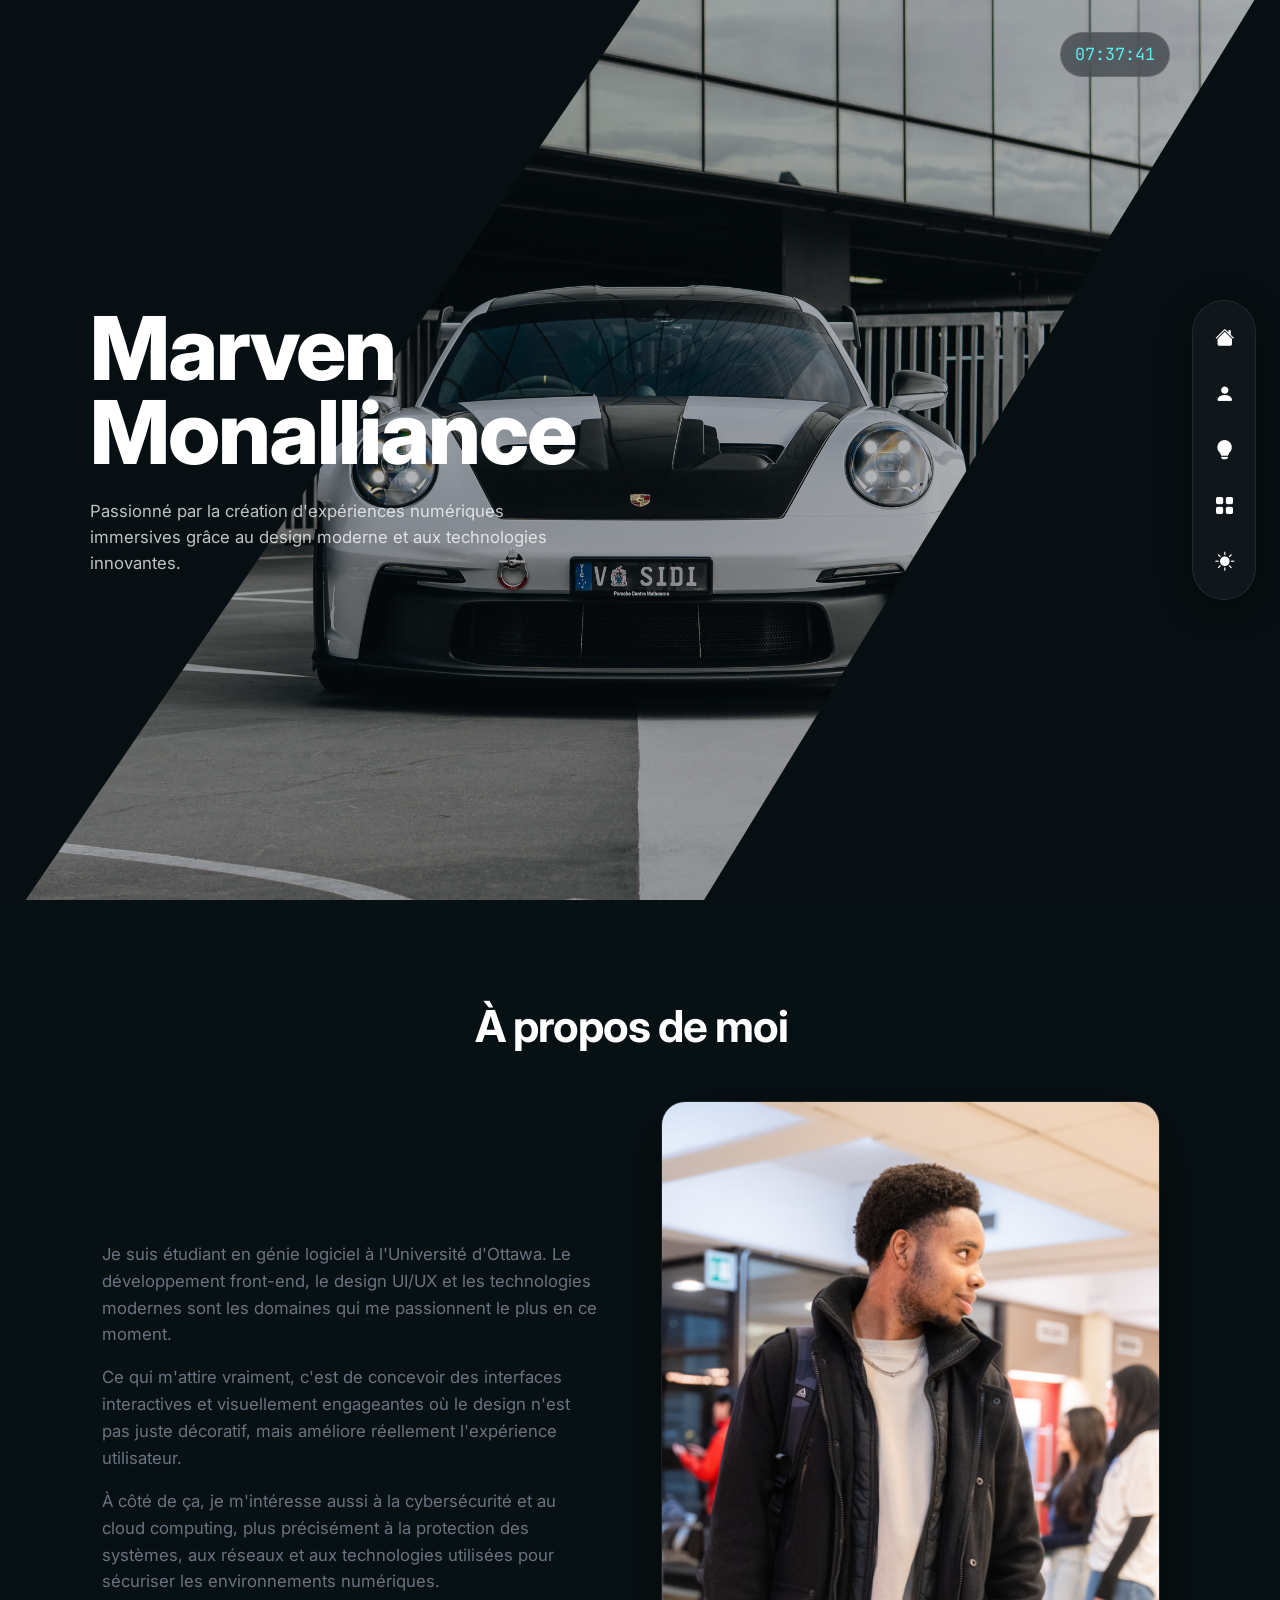
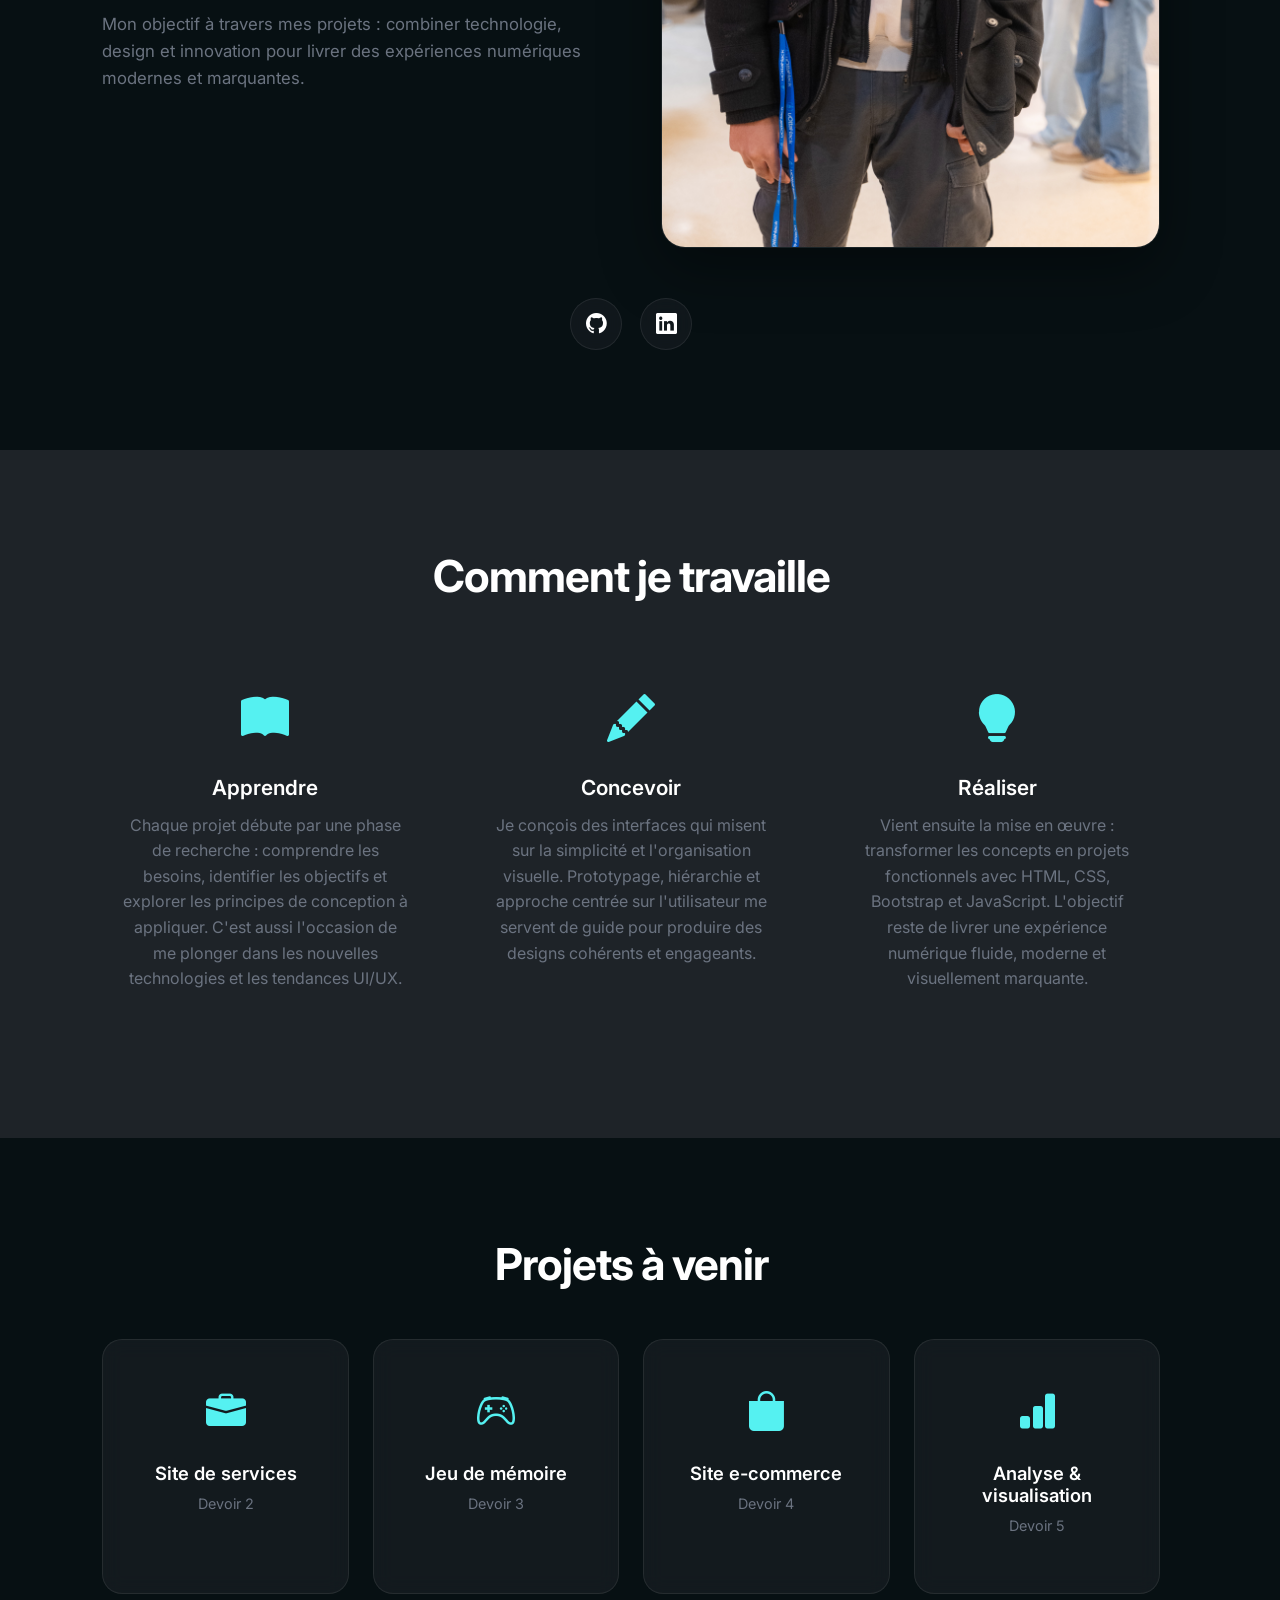
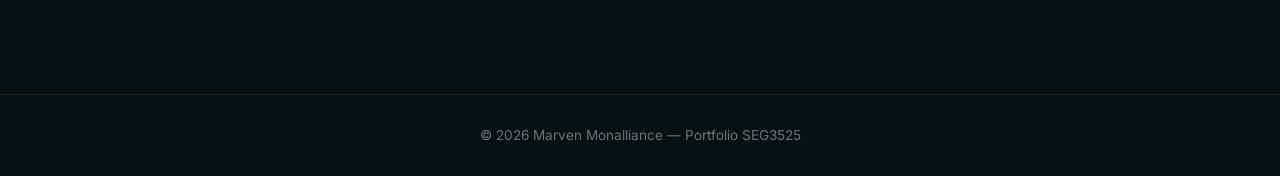
==== index.html @ b865d27f "portfolio page principale" ====
<!DOCTYPE html>
<html lang="fr" data-theme="dark">
<head>
  <meta charset="UTF-8">
  <meta name="viewport" content="width=device-width, initial-scale=1">
  <title>Marven Monalliance | Portfolio</title>

  <!-- Polices Google (Inter pour le texte, JetBrains Mono pour l'horloge) -->
  <link rel="preconnect" href="https://fonts.googleapis.com">
  <link rel="preconnect" href="https://fonts.gstatic.com" crossorigin>
  <link href="https://fonts.googleapis.com/css2?family=Inter:wght@400;500;600;700;800&family=JetBrains+Mono&display=swap" rel="stylesheet">

  <!-- Bootstrap 5 + Bootstrap Icons via CDN -->
  <link href="https://cdn.jsdelivr.net/npm/bootstrap@5.3.3/dist/css/bootstrap.min.css" rel="stylesheet">
  <link href="https://cdn.jsdelivr.net/npm/bootstrap-icons@1.11.3/font/bootstrap-icons.css" rel="stylesheet">

  <!-- Feuille de style personnalisée -->
  <link href="css/style.css" rel="stylesheet">
</head>
<body>

  <!-- Navbar verticale flottante -->
  <nav class="nav-vertical" aria-label="Navigation principale">
    <a href="#accueil" title="Accueil"><i class="bi bi-house-fill"></i></a>
    <a href="#apropos" title="À propos de moi"><i class="bi bi-person-fill"></i></a>
    <a href="#travail" title="Comment je travaille"><i class="bi bi-lightbulb-fill"></i></a>
    <a href="#projets" title="Projets à venir"><i class="bi bi-grid-fill"></i></a>
    <button id="theme-toggle" title="Changer de thème" aria-label="Changer de thème">
      <i class="bi bi-sun-fill"></i>
    </button>
  </nav>

<!-- Section 1: Accueil / Hero avec panneaux diagonaux -->
<section id="accueil" class="hero">
  <!-- Carrousel d'images en arrière-plan -->
  <div class="hero-bg" id="hero-bg"></div>

  <!-- Panneau diagonal foncé en haut-gauche -->
  <div class="hero-panel hero-panel-tl"></div>

  <!-- Panneau diagonal foncé en bas-droite -->
  <div class="hero-panel hero-panel-br"></div>

  <!-- Léger voile sombre par-dessus la bande d'image visible -->
  <div class="hero-tint"></div>

  <!-- Horloge en direct -->
  <span class="live-time" id="live-time">00:00:00</span>

  <div class="hero-content">
    <h1>Marven<br>Monalliance</h1>
    <p class="hero-tagline">
      Passionné par la création d'expériences numériques immersives
      grâce au design moderne et aux technologies innovantes.
    </p>
  </div>
</section>

<!-- Section 2: À propos de moi -->
<section id="apropos" class="section">
  <h2 class="section-title">À propos de moi</h2>
  <div class="about-grid">
    <div class="about-text">
      <p>
        Je suis étudiant en génie logiciel à l'Université d'Ottawa.
        Le développement front-end, le design UI/UX et les technologies
        modernes sont les domaines qui me passionnent le plus en ce moment.
      </p>
      <p>
        Ce qui m'attire vraiment, c'est de concevoir des interfaces
        interactives et visuellement engageantes où le design n'est pas
        juste décoratif, mais améliore réellement l'expérience utilisateur.
      </p>
      <p>
        À côté de ça, je m'intéresse aussi à la cybersécurité et au cloud
        computing, plus précisément à la protection des systèmes, aux réseaux
        et aux technologies utilisées pour sécuriser les environnements numériques.
      </p>
      <p>
        Mon objectif à travers mes projets : combiner technologie, design
        et innovation pour livrer des expériences numériques modernes et marquantes.
      </p>
    </div>
    <div class="about-img-wrap">
      <img src="assets/images/uOttahack 7-51.jpg" alt="Marven à uOttaHack 7" class="about-img">
    </div>
  </div>
  <div class="social-links">
    <a href="https://github.com/Marven-Mon" title="GitHub" target="_blank" rel="noopener"><i class="bi bi-github"></i></a>
    <a href="https://www.linkedin.com/in/marven-monalliance/" title="LinkedIn" target="_blank" rel="noopener"><i class="bi bi-linkedin"></i></a>
  </div>
</section>

<!-- Section 3: Comment je travaille -->
<section id="travail" class="section section-alt">
  <h2 class="section-title">Comment je travaille</h2>
  <div class="workflow-grid">
    <div class="workflow-item">
      <i class="bi bi-book-fill"></i>
      <h3>Apprendre</h3>
      <p>
        Chaque projet débute par une phase de recherche : comprendre
        les besoins, identifier les objectifs et explorer les principes
        de conception à appliquer. C'est aussi l'occasion de me plonger
        dans les nouvelles technologies et les tendances UI/UX.
      </p>
    </div>
    <div class="workflow-item">
      <i class="bi bi-pencil-fill"></i>
      <h3>Concevoir</h3>
      <p>
        Je conçois des interfaces qui misent sur la simplicité
        et l'organisation visuelle. Prototypage, hiérarchie et
        approche centrée sur l'utilisateur me servent de guide
        pour produire des designs cohérents et engageants.
      </p>
    </div>
    <div class="workflow-item">
      <i class="bi bi-lightbulb-fill"></i>
      <h3>Réaliser</h3>
      <p>
        Vient ensuite la mise en œuvre : transformer les concepts
        en projets fonctionnels avec HTML, CSS, Bootstrap et JavaScript.
        L'objectif reste de livrer une expérience numérique fluide,
        moderne et visuellement marquante.
      </p>
    </div>
  </div>
</section>

  <!-- Section 4: Projets à venir -->
  <section id="projets" class="section">
    <h2 class="section-title">Projets à venir</h2>
    <div class="projects-grid">
      <a href="pages/services.html" class="project-card">
        <i class="bi bi-briefcase-fill"></i>
        <h3>Site de services</h3>
        <p>Devoir 2</p>
      </a>
      <a href="pages/jeu de memoire.html" class="project-card">
        <i class="bi bi-controller"></i>
        <h3>Jeu de mémoire</h3>
        <p>Devoir 3</p>
      </a>
      <a href="pages/e-commerce.html" class="project-card">
        <i class="bi bi-bag-fill"></i>
        <h3>Site e-commerce</h3>
        <p>Devoir 4</p>
      </a>
      <a href="pages/analyse et visualisation.html" class="project-card">
        <i class="bi bi-bar-chart-fill"></i>
        <h3>Analyse & visualisation</h3>
        <p>Devoir 5</p>
      </a>
    </div>
  </section>

  <footer class="footer">
    &copy; 2026 Marven Monalliance — Portfolio SEG3525
  </footer>

  <script src="js/script.js"></script>
</body>
</html>
---- css/style.css ----
/* Variables de couleurs — Mode sombre par défaut */
:root {
  --bg: #071013;
  --surface: #1E2328;
  --accent: #55F1F1;
  --text: #FFFFFF;
  --text-secondary: #6B7380;
  --glass-bg: rgba(30, 35, 40, 0.45);
  --glass-border: rgba(255, 255, 255, 0.08);
  --card-bg: rgba(30, 35, 40, 0.55);
  --overlay: linear-gradient(120deg, rgba(7,16,19,0.78) 0%, rgba(7,16,19,0.45) 60%, rgba(7,16,19,0.2) 100%);
}

/* Variables pour le mode clair */
[data-theme="light"] {
  --bg: #F5F7FA;
  --surface: #FFFFFF;
  --accent: #55F1F1;
  --text: #071013;
  --text-secondary: #6B7380;
  --glass-bg: rgba(255, 255, 255, 0.55);
  --glass-border: rgba(0, 0, 0, 0.08);
  --card-bg: rgba(255, 255, 255, 0.7);
  --overlay: linear-gradient(120deg, rgba(245,247,250,0.6) 0%, rgba(245,247,250,0.25) 60%, rgba(245,247,250,0.05) 100%);
}

/* Base */
* { box-sizing: border-box; margin: 0; padding: 0; }
html { scroll-behavior: smooth; }
body {
  font-family: 'Inter', Arial, sans-serif;
  background: var(--bg);
  color: var(--text);
  line-height: 1.6;
  transition: background 0.3s ease, color 0.3s ease;
  overflow-x: hidden;
}

/* Navbar verticale flottante */
.nav-vertical {
  position: fixed;
  right: 24px;
  top: 50%;
  transform: translateY(-50%);
  background: var(--glass-bg);
  backdrop-filter: blur(18px);
  -webkit-backdrop-filter: blur(18px);
  border: 1px solid var(--glass-border);
  border-radius: 40px;
  padding: 16px 10px;
  display: flex;
  flex-direction: column;
  gap: 14px;
  z-index: 1000;
  box-shadow: 0 8px 32px rgba(0, 0, 0, 0.35);
}

.nav-vertical a,
.nav-vertical button {
  width: 42px;
  height: 42px;
  display: flex;
  align-items: center;
  justify-content: center;
  border-radius: 50%;
  background: transparent;
  border: none;
  color: var(--text);
  font-size: 1.2rem;
  text-decoration: none;
  cursor: pointer;
  transition: color 0.2s ease, background 0.2s ease, transform 0.2s ease;
}

.nav-vertical a:hover,
.nav-vertical button:hover {
  color: var(--accent);
  background: rgba(85, 241, 241, 0.12);
  transform: scale(1.1);
}

/* Section Hero — Découpage diagonal */
.hero {
  position: relative;
  height: 100vh;
  min-height: 640px;
  overflow: hidden;
  background: #071013;
  padding: 0;
}

/* Carrousel d'images de fond */
.hero-bg {
  position: absolute;
  inset: 0;
  z-index: 0;
}
.hero-bg .slide {
  position: absolute;
  inset: 0;
  background-size: cover;
  background-position: center;
  opacity: 0;
  transition: opacity 1.5s ease-in-out;
}
.hero-bg .slide.active { opacity: 1; }

/* Panneaux diagonaux sombres qui «encadrent» l'image */
.hero-panel {
  position: absolute;
  inset: 0;
  background: #071013;
  z-index: 1;
}

/* Coin haut-gauche: grande zone sombre pour le titre */
.hero-panel-tl {
  clip-path: polygon(0 0, 50% 0, 2% 100%, 0 100%);
}

/* Coin bas-droite: zone sombre plus petite, diagonale parallèle */
.hero-panel-br {
  clip-path: polygon(98% 0, 100% 0, 100% 100%, 55% 100%);
}

/* Voile sombre subtil sur la bande d'image pour ajouter de la cohérence */
.hero-tint {
  position: absolute;
  inset: 0;
  background: rgba(7, 16, 19, 0.3);
  z-index: 2;
  pointer-events: none;
}

/* Bloc texte sur le panneau gauche */
.hero-content {
  position: absolute;
  z-index: 3;
  top: 50%;
  left: 7%;
  transform: translateY(-50%);
  max-width: 38%;
}

.hero h1 {
  font-size: clamp(2.5rem, 7vw, 5.5rem);
  font-weight: 800;
  letter-spacing: -2px;
  line-height: 0.95;
  margin-bottom: 1.5rem;
  color: #FFFFFF;
}

.hero-tagline {
  color: rgba(255, 255, 255, 0.75);
  font-size: 1.05rem;
  max-width: 480px;
  line-height: 1.55;
}

/* Horloge en direct*/
.live-time {
  position: absolute;
  z-index: 3;
  top: 32px;
  right: 110px;
  font-family: 'JetBrains Mono', monospace;
  font-size: 1.05rem;
  color: #55F1F1;
  padding: 8px 14px;
  background: rgba(30, 35, 40, 0.55);
  border: 1px solid rgba(255, 255, 255, 0.1);
  border-radius: 999px;
  backdrop-filter: blur(10px);
  -webkit-backdrop-filter: blur(10px);
}

/* Responsive sur tablette/mobile, on bascule les panneaux à l'horizontale */
@media (max-width: 900px) {
  .hero-panel-tl {
    clip-path: polygon(0 0, 100% 0, 100% 55%, 0 70%);
  }
  .hero-panel-br {
    clip-path: polygon(0 92%, 100% 88%, 100% 100%, 0 100%);
  }
  .hero-content {
    top: 8%;
    left: 7%;
    transform: none;
    max-width: 86%;
  }
  .live-time { right: 80px; top: 22px; }
}

/* Sections génériques */
.section {
  padding: 100px 120px 100px 8%;
  position: relative;
}

.section-alt {
  background: var(--surface);
}
[data-theme="light"] .section-alt {
  background: #EBEEF2;
}

.section-title {
  font-size: clamp(2rem, 4vw, 2.75rem);
  font-weight: 700;
  margin-bottom: 3rem;
  text-align: center;
  letter-spacing: -1px;
}

/* À propos de moi */
.about-grid {
  display: grid;
  grid-template-columns: 1fr 1fr;
  gap: 60px;
  align-items: center;
  max-width: 1100px;
  margin: 0 auto;
}

.about-text p {
  color: var(--text-secondary);
  font-size: 1.05rem;
  margin-bottom: 1rem;
}

.about-img {
  width: 100%;
  border-radius: 24px;
  border: 1px solid var(--glass-border);
  box-shadow: 0 20px 60px rgba(0, 0, 0, 0.4);
  display: block;
}

.social-links {
  margin-top: 50px;
  display: flex;
  gap: 18px;
  justify-content: center;
}

.social-links a {
  width: 52px;
  height: 52px;
  border-radius: 50%;
  display: flex;
  align-items: center;
  justify-content: center;
  background: var(--glass-bg);
  border: 1px solid var(--glass-border);
  backdrop-filter: blur(10px);
  color: var(--text);
  font-size: 1.3rem;
  text-decoration: none;
  transition: all 0.25s ease;
}

.social-links a:hover {
  color: var(--bg);
  background: var(--accent);
  transform: translateY(-4px);
  box-shadow: 0 10px 24px rgba(85, 241, 241, 0.3);
}

/* Comment je travaille */
.workflow-grid {
  display: grid;
  grid-template-columns: repeat(3, 1fr);
  gap: 40px;
  max-width: 1100px;
  margin: 0 auto;
}

.workflow-item {
  text-align: center;
  padding: 30px 20px;
}

.workflow-item i {
  font-size: 3rem;
  color: var(--accent);
  margin-bottom: 18px;
  display: inline-block;
}

.workflow-item h3 {
  font-weight: 600;
  margin-bottom: 12px;
  font-size: 1.3rem;
}

.workflow-item p {
  color: var(--text-secondary);
}

/* Projets à venir avec effets de survol */
.projects-grid {
  display: grid;
  grid-template-columns: repeat(4, 1fr);
  gap: 24px;
  max-width: 1200px;
  margin: 0 auto;
}

.project-card {
  background: var(--card-bg);
  border: 1px solid var(--glass-border);
  border-radius: 20px;
  padding: 40px 24px;
  text-align: center;
  text-decoration: none;
  color: var(--text);
  backdrop-filter: blur(10px);
  display: block;
  position: relative;
  overflow: hidden;
  transition: transform 0.35s ease, box-shadow 0.35s ease, border-color 0.35s ease;
}

.project-card::before {
  content: "";
  position: absolute;
  inset: 0;
  background: radial-gradient(circle at center, rgba(85, 241, 241, 0.15), transparent 70%);
  opacity: 0;
  transition: opacity 0.35s ease;
}

.project-card i {
  font-size: 2.5rem;
  color: var(--accent);
  margin-bottom: 18px;
  display: inline-block;
  transition: transform 0.35s ease;
  position: relative;
  z-index: 1;
}

.project-card h3 {
  font-weight: 600;
  font-size: 1.15rem;
  margin-bottom: 8px;
  position: relative;
  z-index: 1;
}

.project-card p {
  color: var(--text-secondary);
  font-size: 0.9rem;
  position: relative;
  z-index: 1;
}

/* effet carte qui se soulève + lueur + icône qui grossit */
.project-card:hover {
  transform: translateY(-10px);
  border-color: var(--accent);
  box-shadow: 0 20px 40px rgba(85, 241, 241, 0.18);
}

.project-card:hover::before { opacity: 1; }
.project-card:hover i { transform: scale(1.15); }

/* Footer */
.footer {
  text-align: center;
  padding: 30px 8%;
  color: var(--text-secondary);
  font-size: 0.85rem;
  border-top: 1px solid var(--glass-border);
}

/* Responsive (tablettes et mobiles) */
@media (max-width: 992px) {
  .projects-grid { grid-template-columns: repeat(2, 1fr); }
  .workflow-grid { grid-template-columns: 1fr; }
  .about-grid { grid-template-columns: 1fr; gap: 40px; }
}

@media (max-width: 600px) {
  .hero { padding: 0 80px 0 6%; }
  .section { padding: 80px 80px 80px 6%; }
  .projects-grid { grid-template-columns: 1fr; }
  .nav-vertical {
    right: 12px;
    padding: 12px 8px;
    gap: 10px;
  }
  .nav-vertical a, .nav-vertical button { width: 38px; height: 38px; font-size: 1.05rem; }
  .live-time { right: 70px; font-size: 0.85rem; padding: 6px 10px; }
}
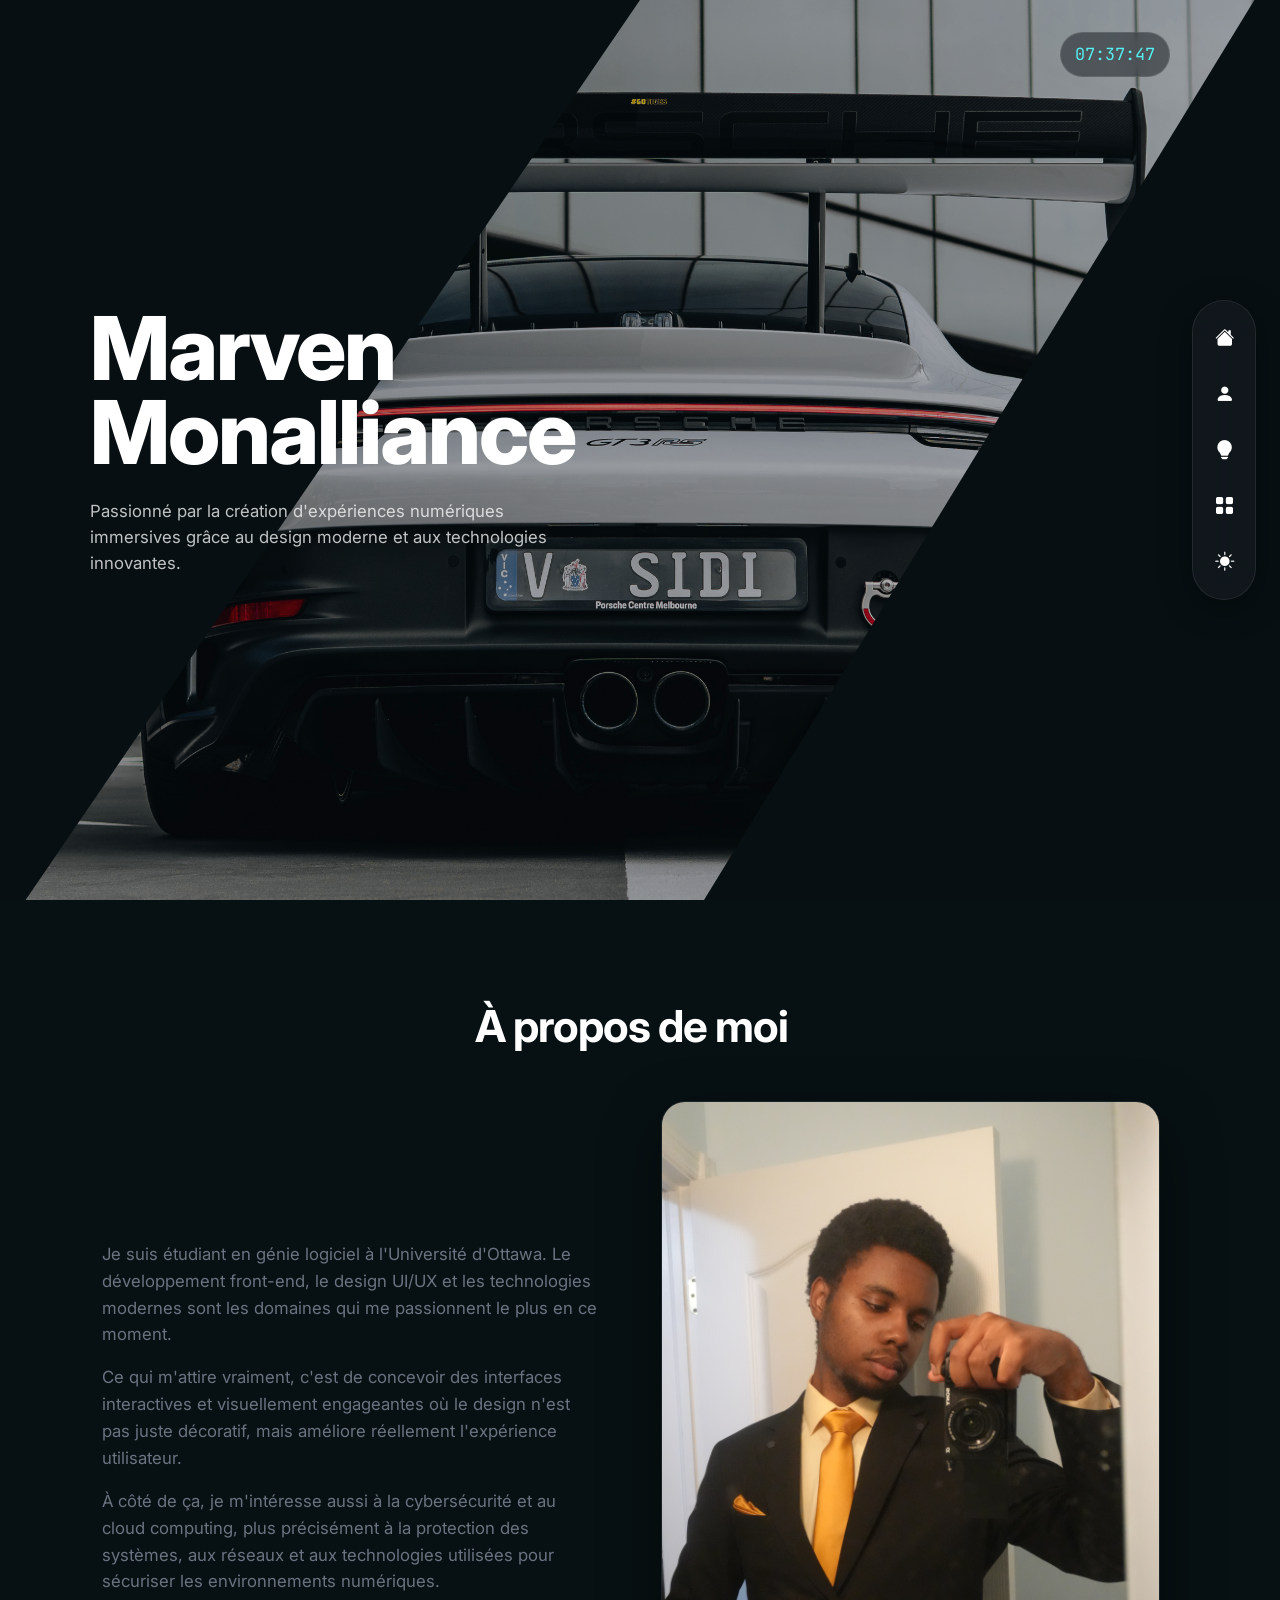
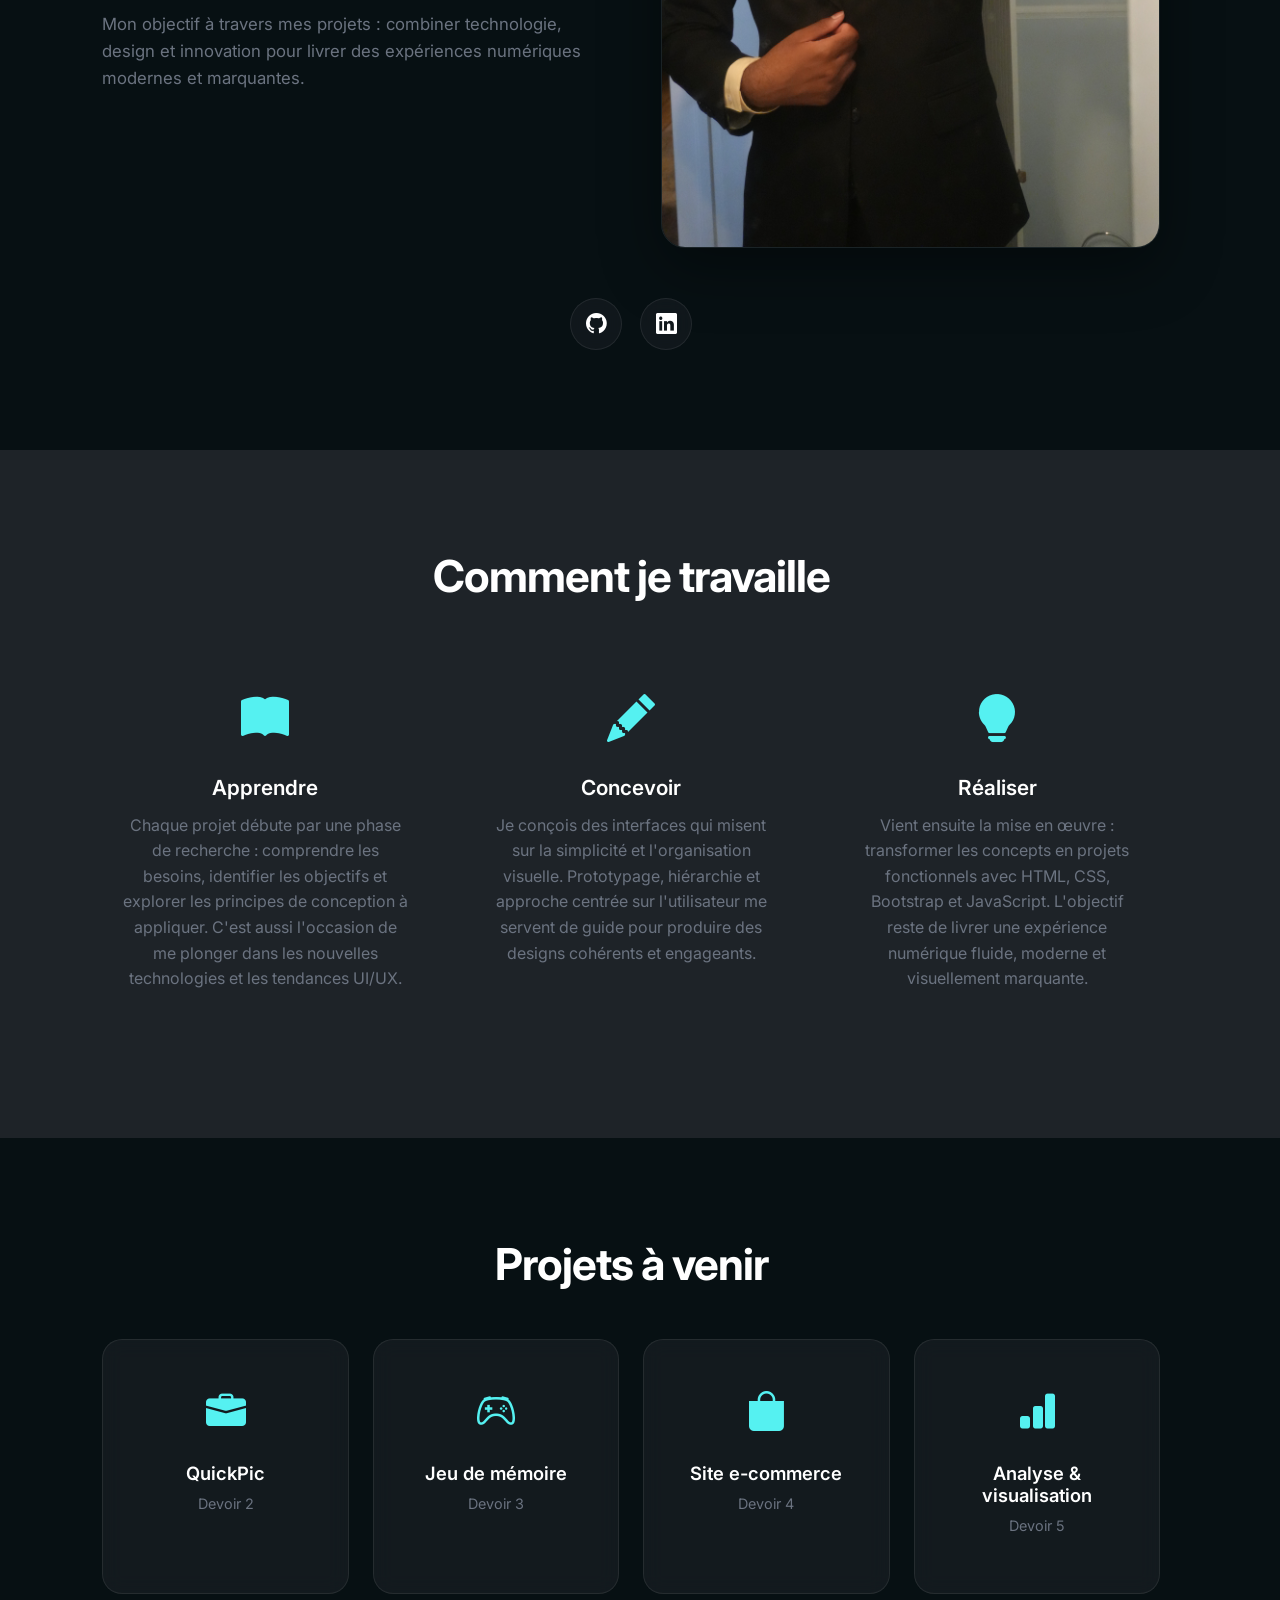
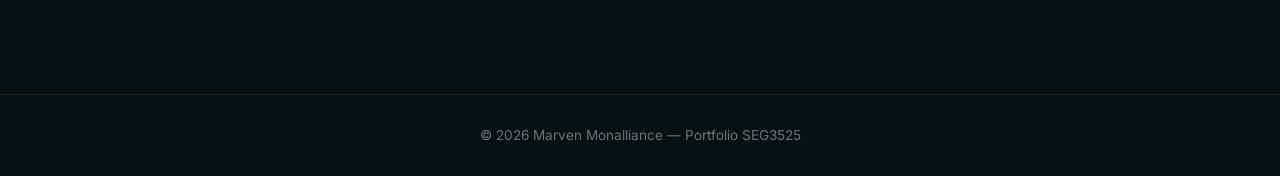
==== commit 4febf91d: "Correction des liens de redirection" ====
--- a/index.html
+++ b/index.html
@@ -132,9 +132,9 @@
   <section id="projets" class="section">
     <h2 class="section-title">Projets à venir</h2>
     <div class="projects-grid">
-      <a href="pages/services.html" class="project-card">
+      <a href="pages/services/quickpic.html" class="project-card">
         <i class="bi bi-briefcase-fill"></i>
-        <h3>Site de services</h3>
+        <h3>QuickPic</h3>
         <p>Devoir 2</p>
       </a>
       <a href="pages/jeu de memoire.html" class="project-card">
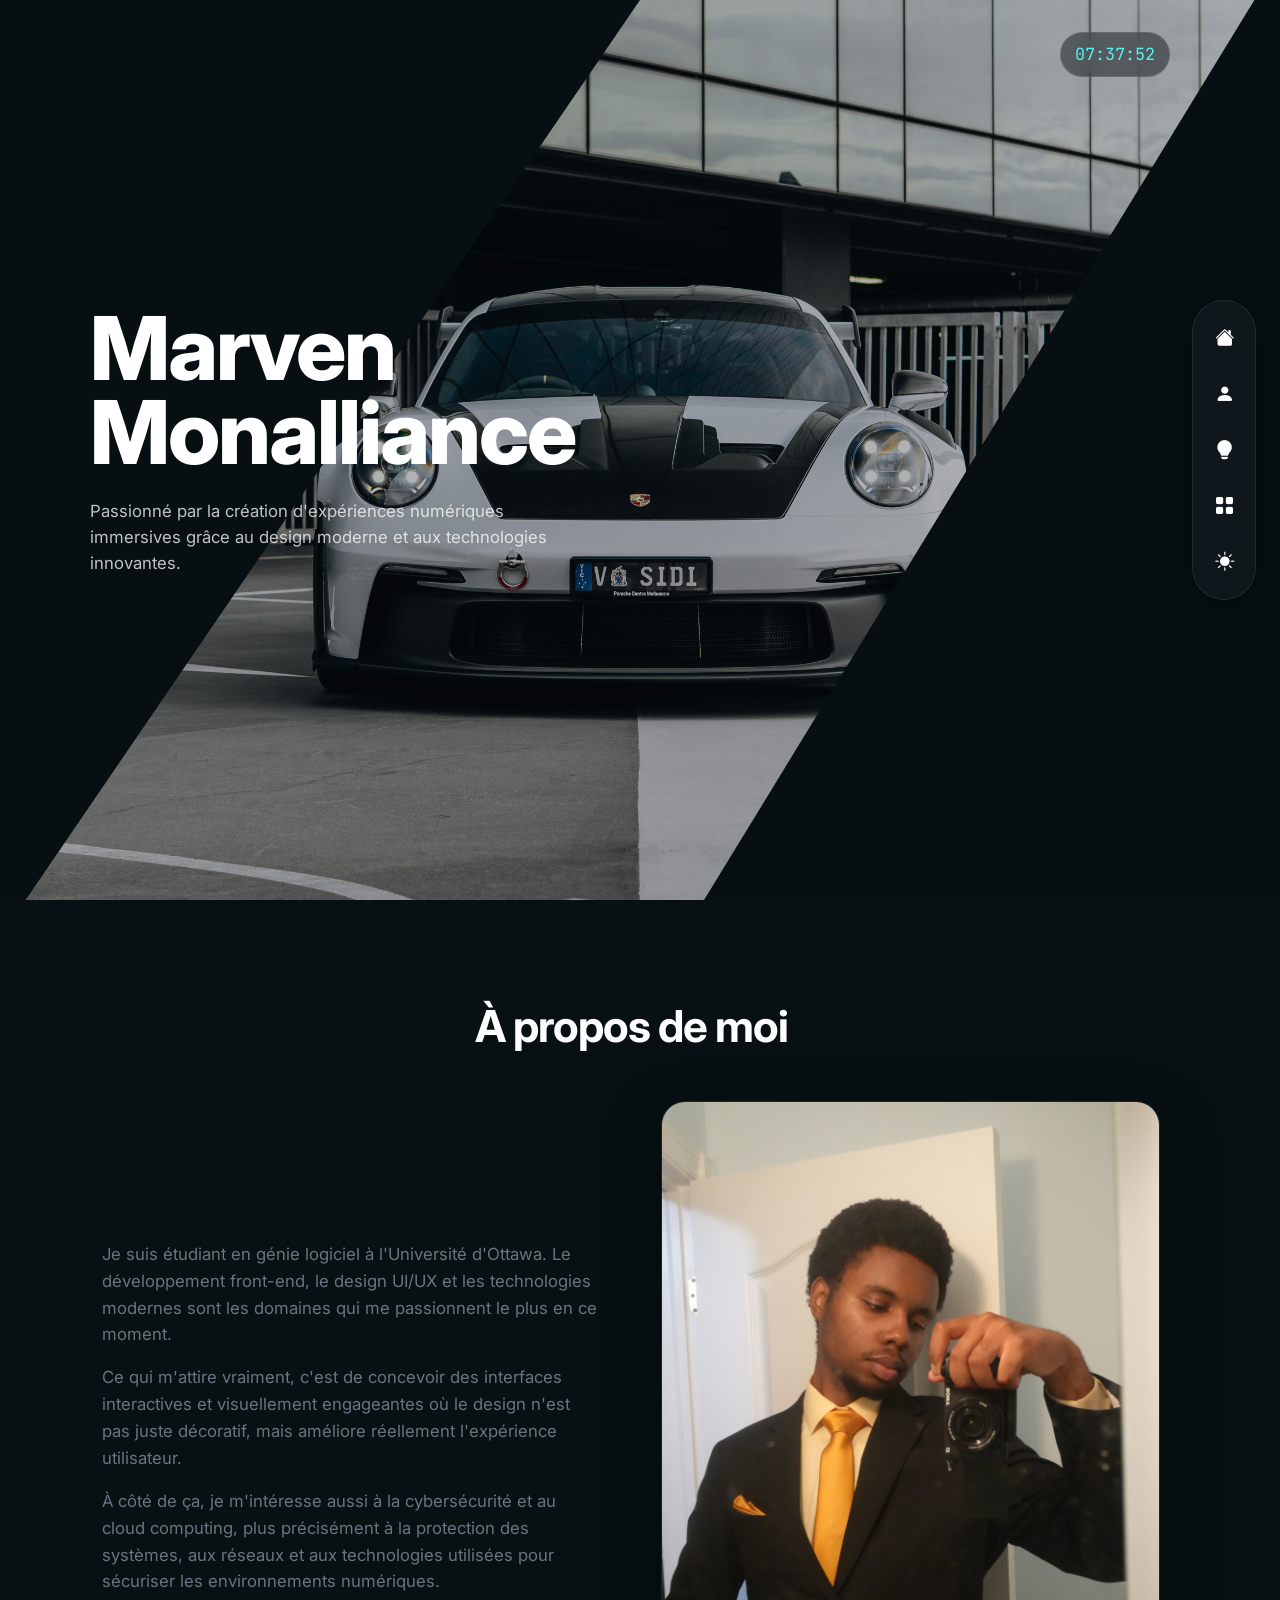
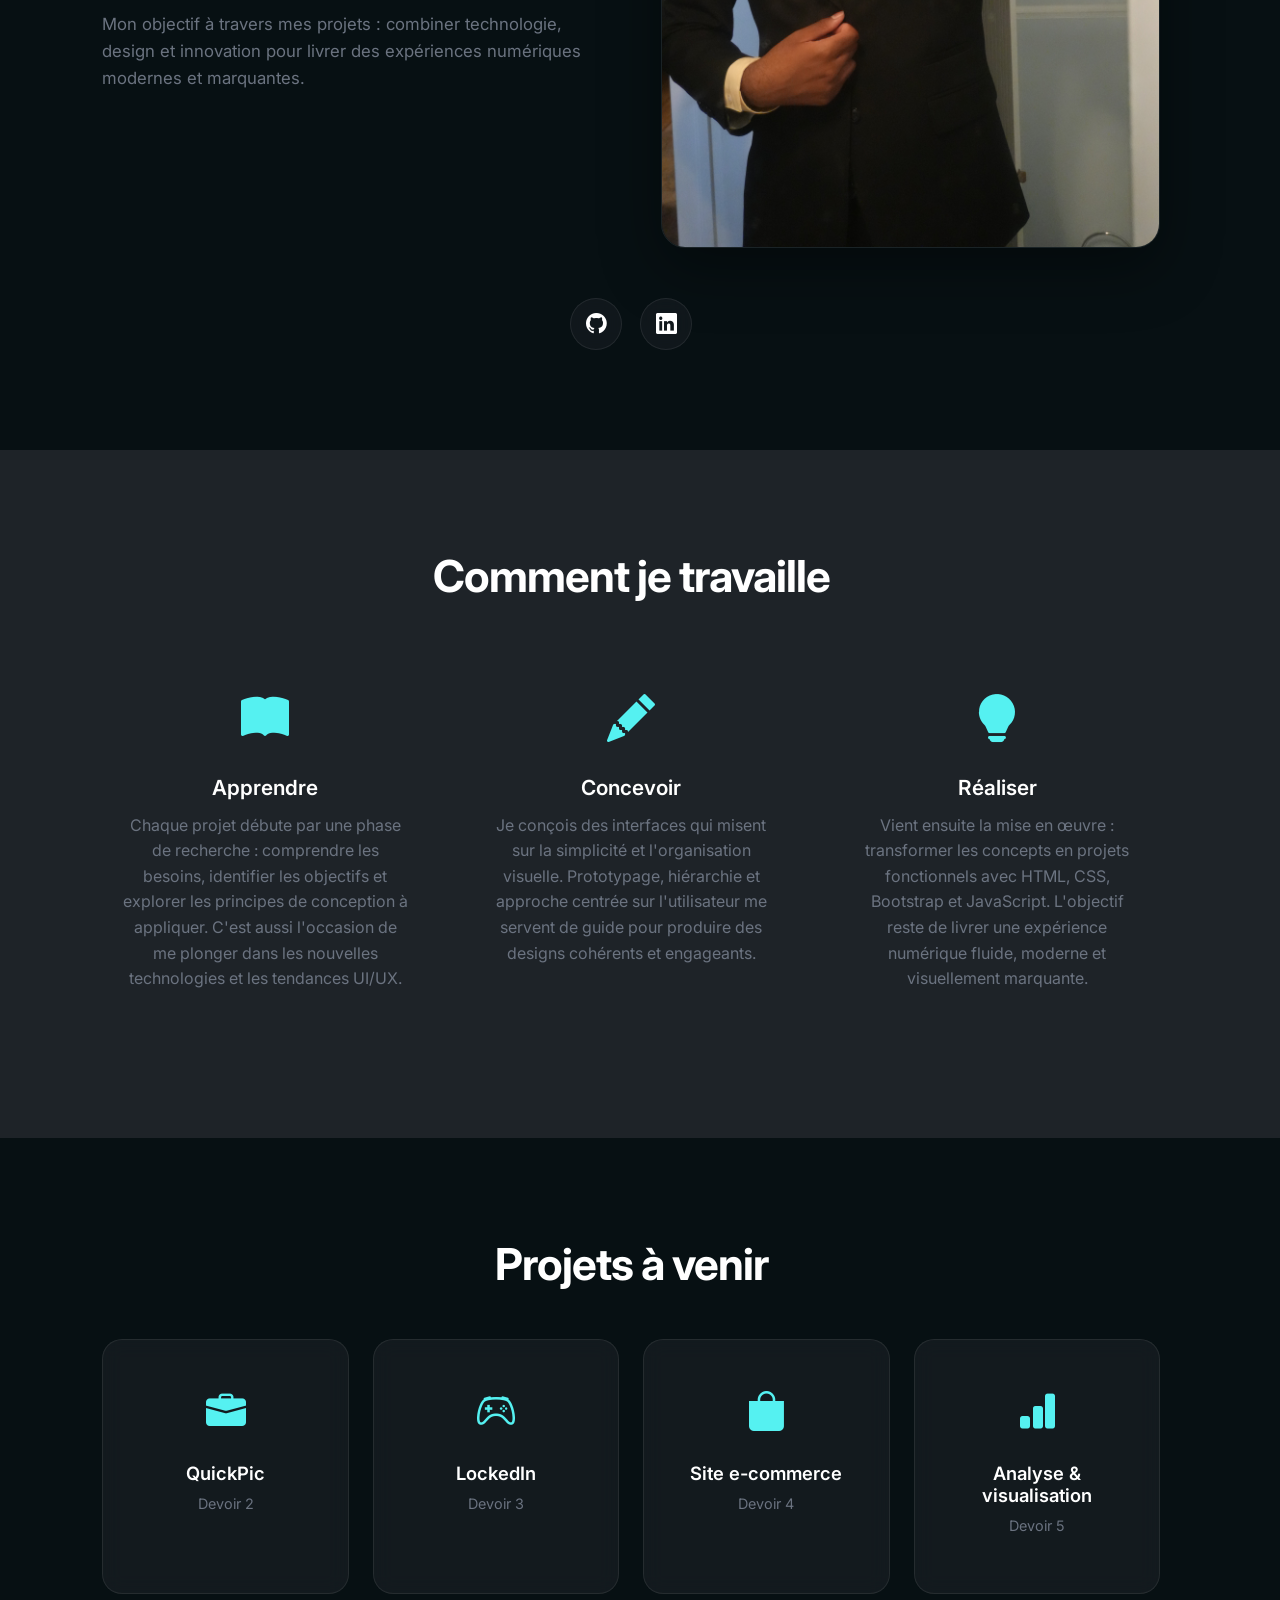
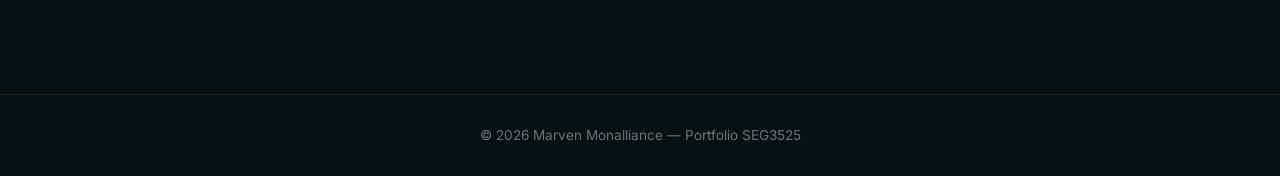
==== commit 207eef15: "Réalisation complète du devoir 3 - LockedIn" ====
--- a/index.html
+++ b/index.html
@@ -137,9 +137,9 @@
         <h3>QuickPic</h3>
         <p>Devoir 2</p>
       </a>
-      <a href="pages/jeu de memoire.html" class="project-card">
+      <a href="pages/jeu de memoire/lockedin.html" class="project-card">
         <i class="bi bi-controller"></i>
-        <h3>Jeu de mémoire</h3>
+        <h3>LockedIn</h3>
         <p>Devoir 3</p>
       </a>
       <a href="pages/e-commerce.html" class="project-card">
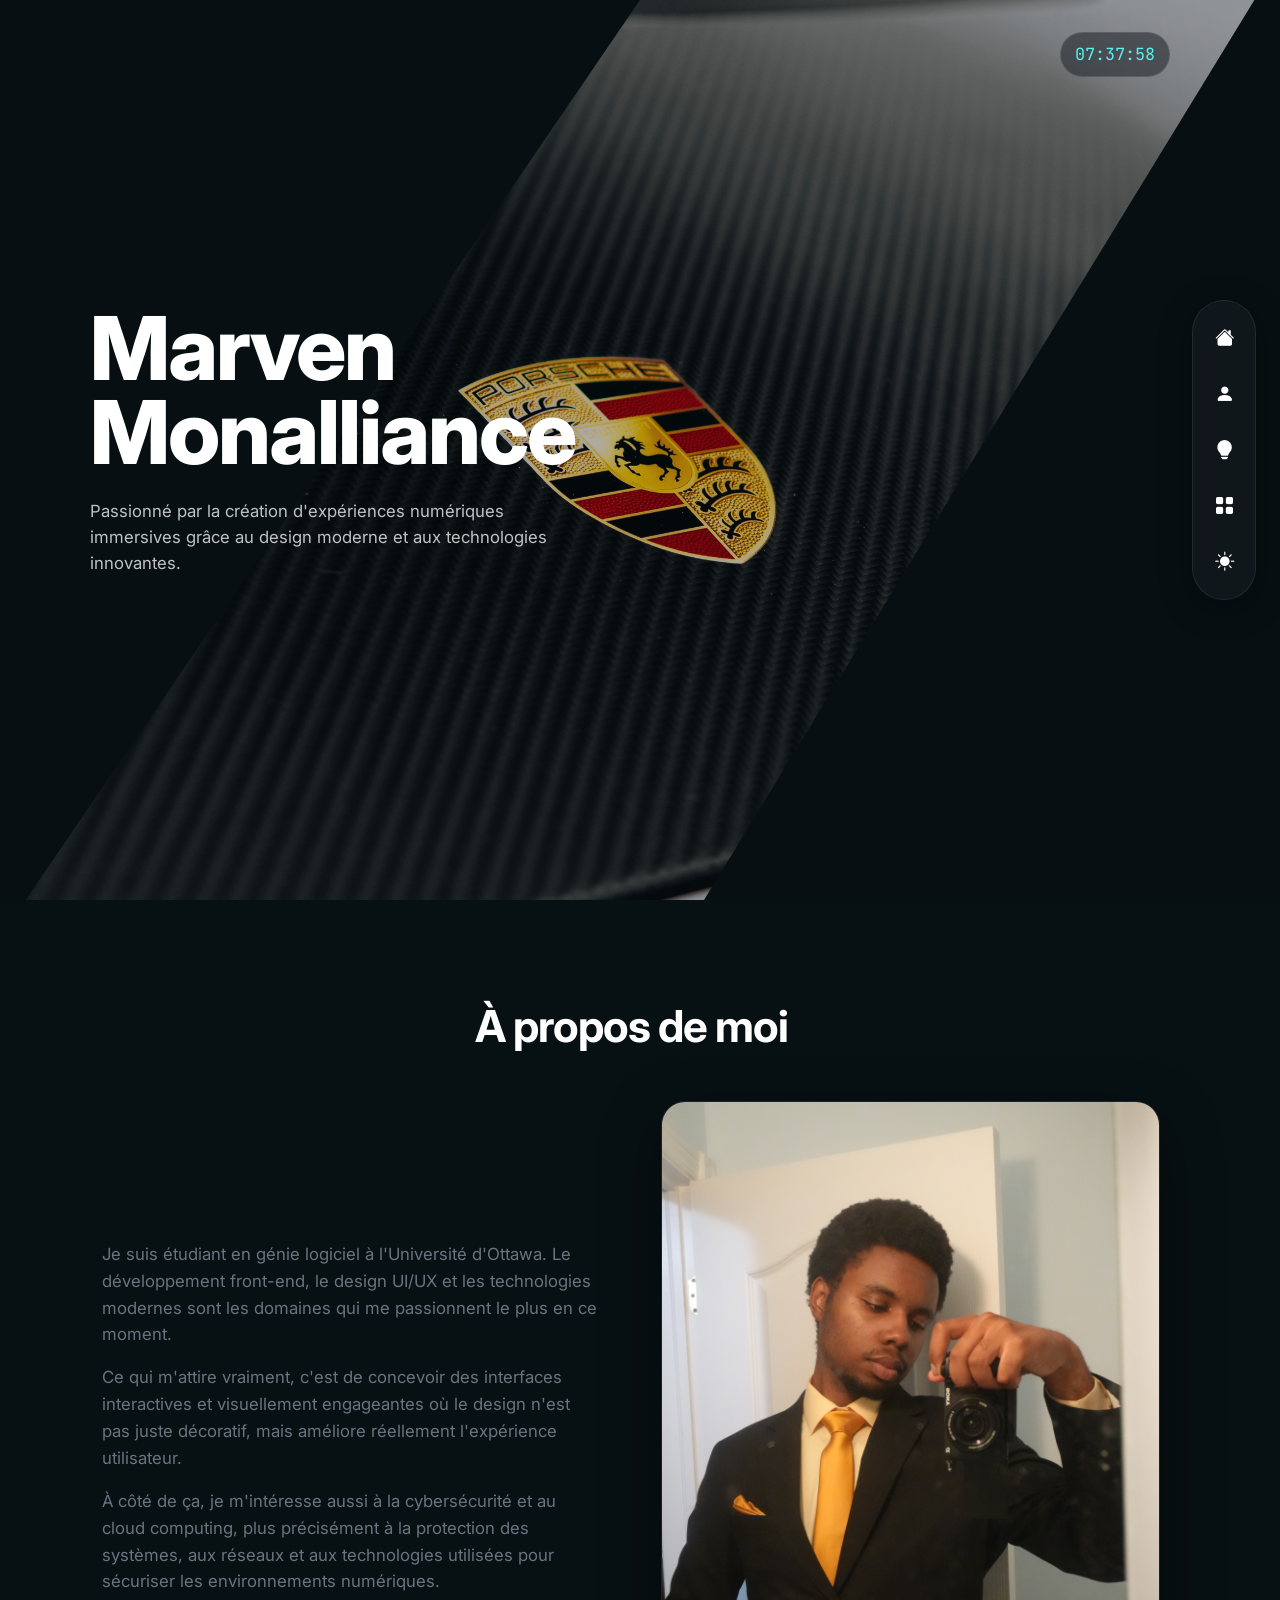
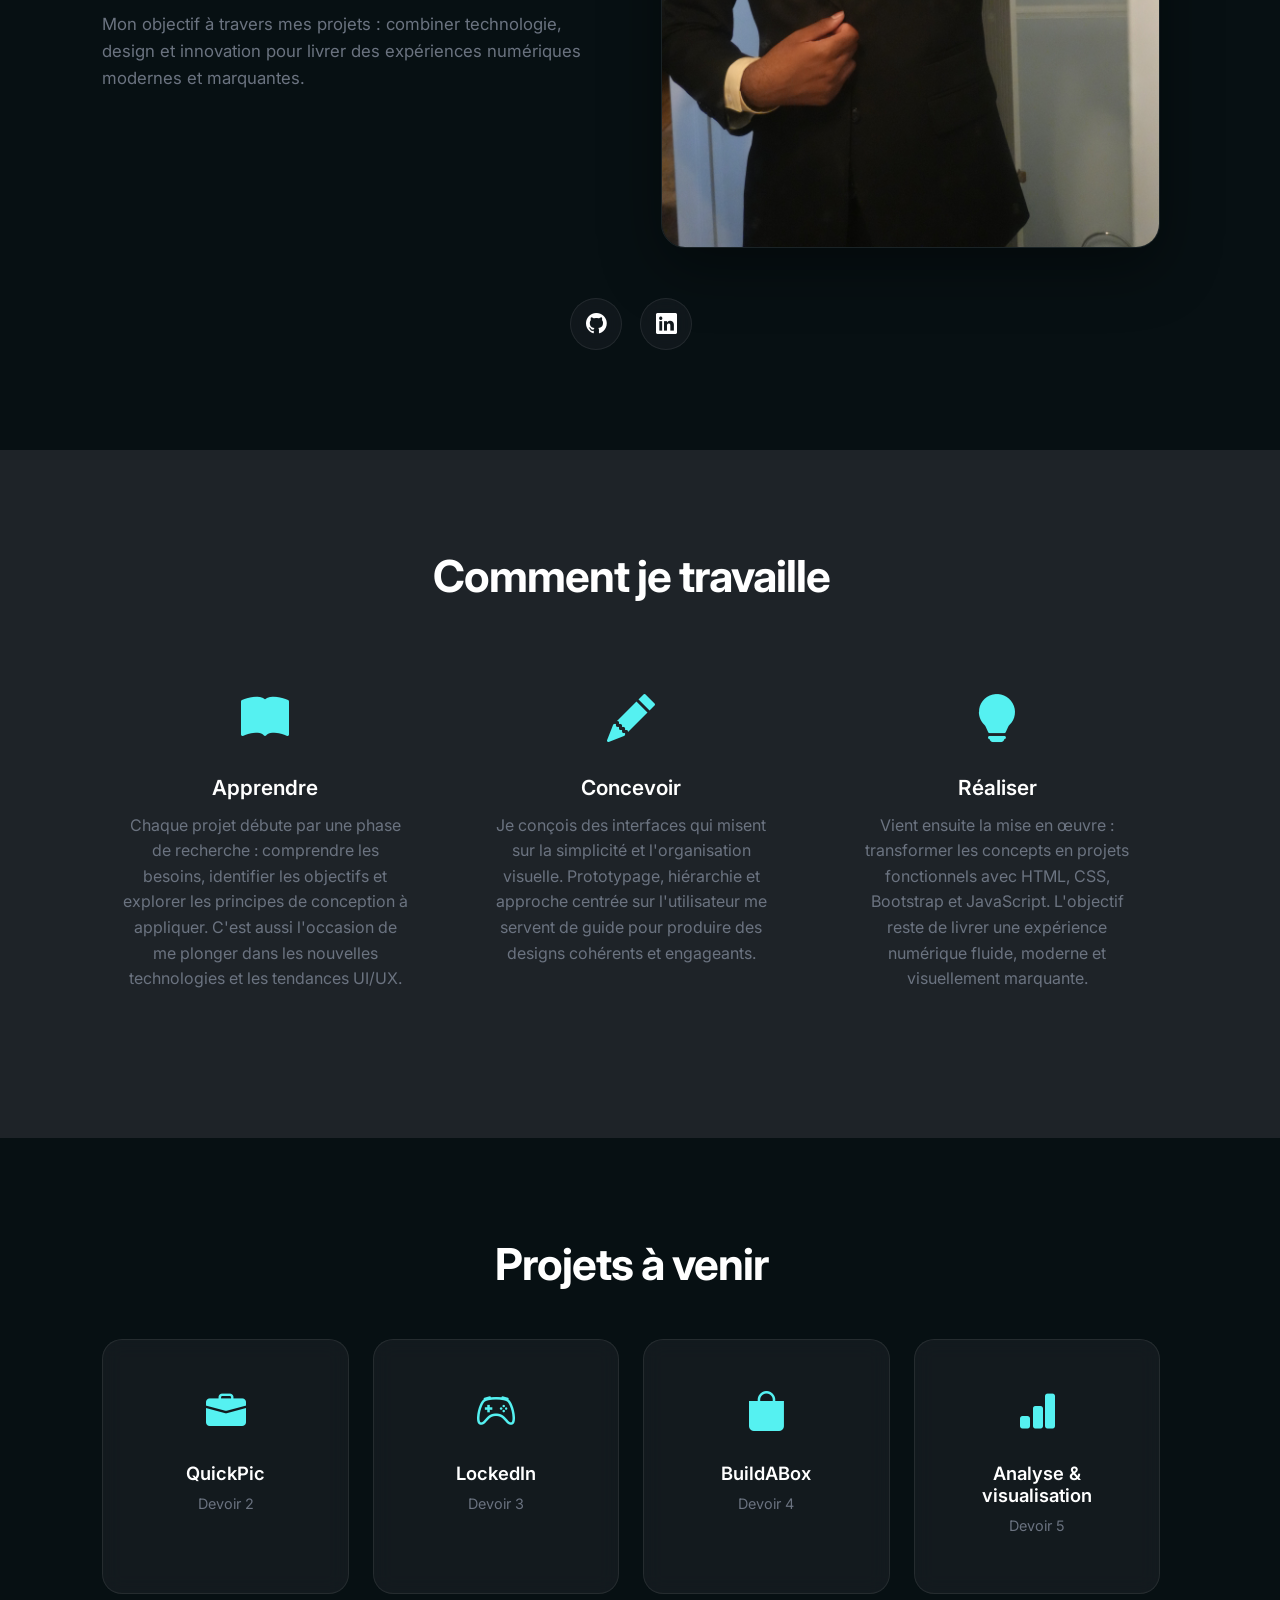
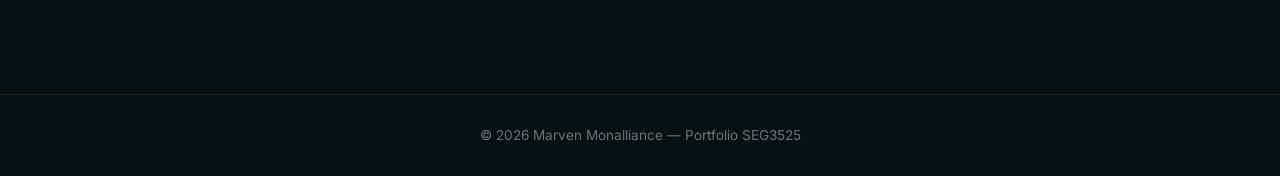
==== commit d7d8e994: "Implémentation du site e-commerce BuildABox" ====
--- a/index.html
+++ b/index.html
@@ -142,9 +142,9 @@
         <h3>LockedIn</h3>
         <p>Devoir 3</p>
       </a>
-      <a href="pages/e-commerce.html" class="project-card">
+      <a href="pages/e-commerce/buildabox.html" class="project-card">
         <i class="bi bi-bag-fill"></i>
-        <h3>Site e-commerce</h3>
+        <h3>BuildABox</h3>
         <p>Devoir 4</p>
       </a>
       <a href="pages/analyse et visualisation.html" class="project-card">
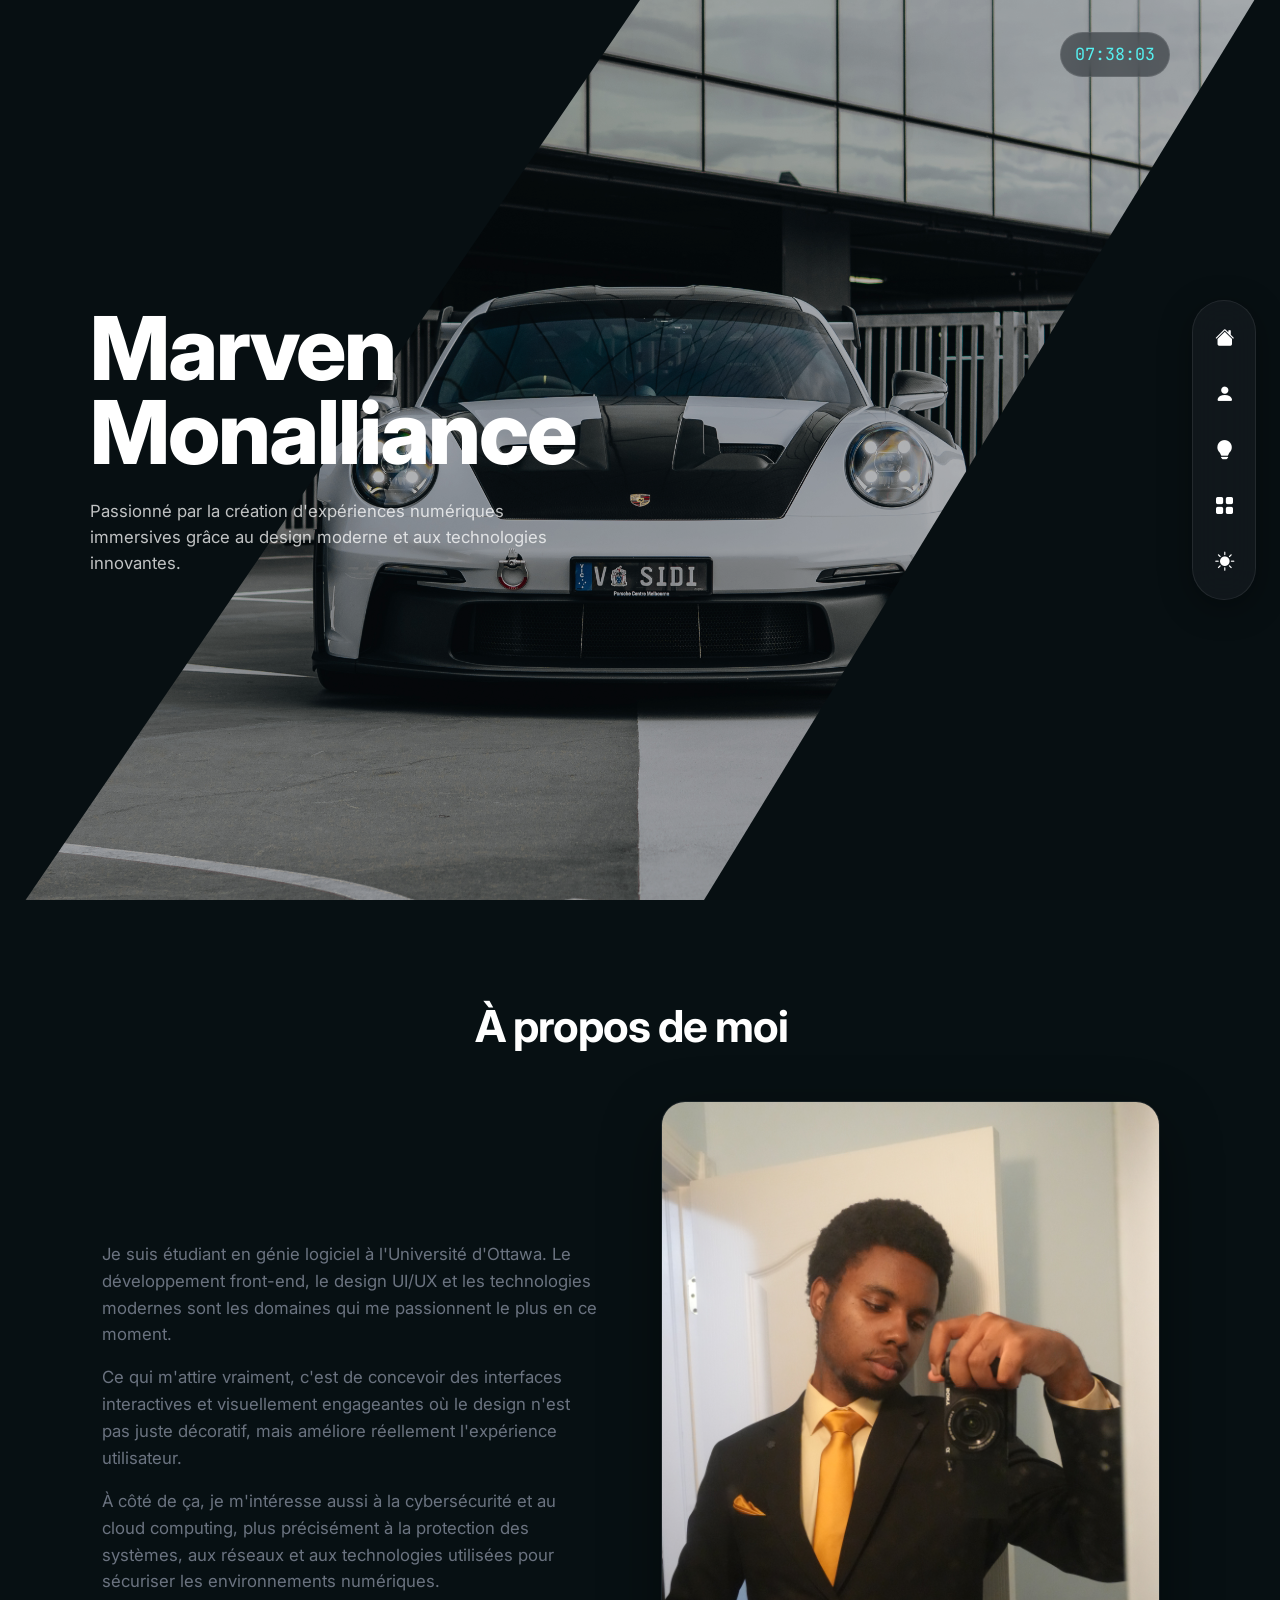
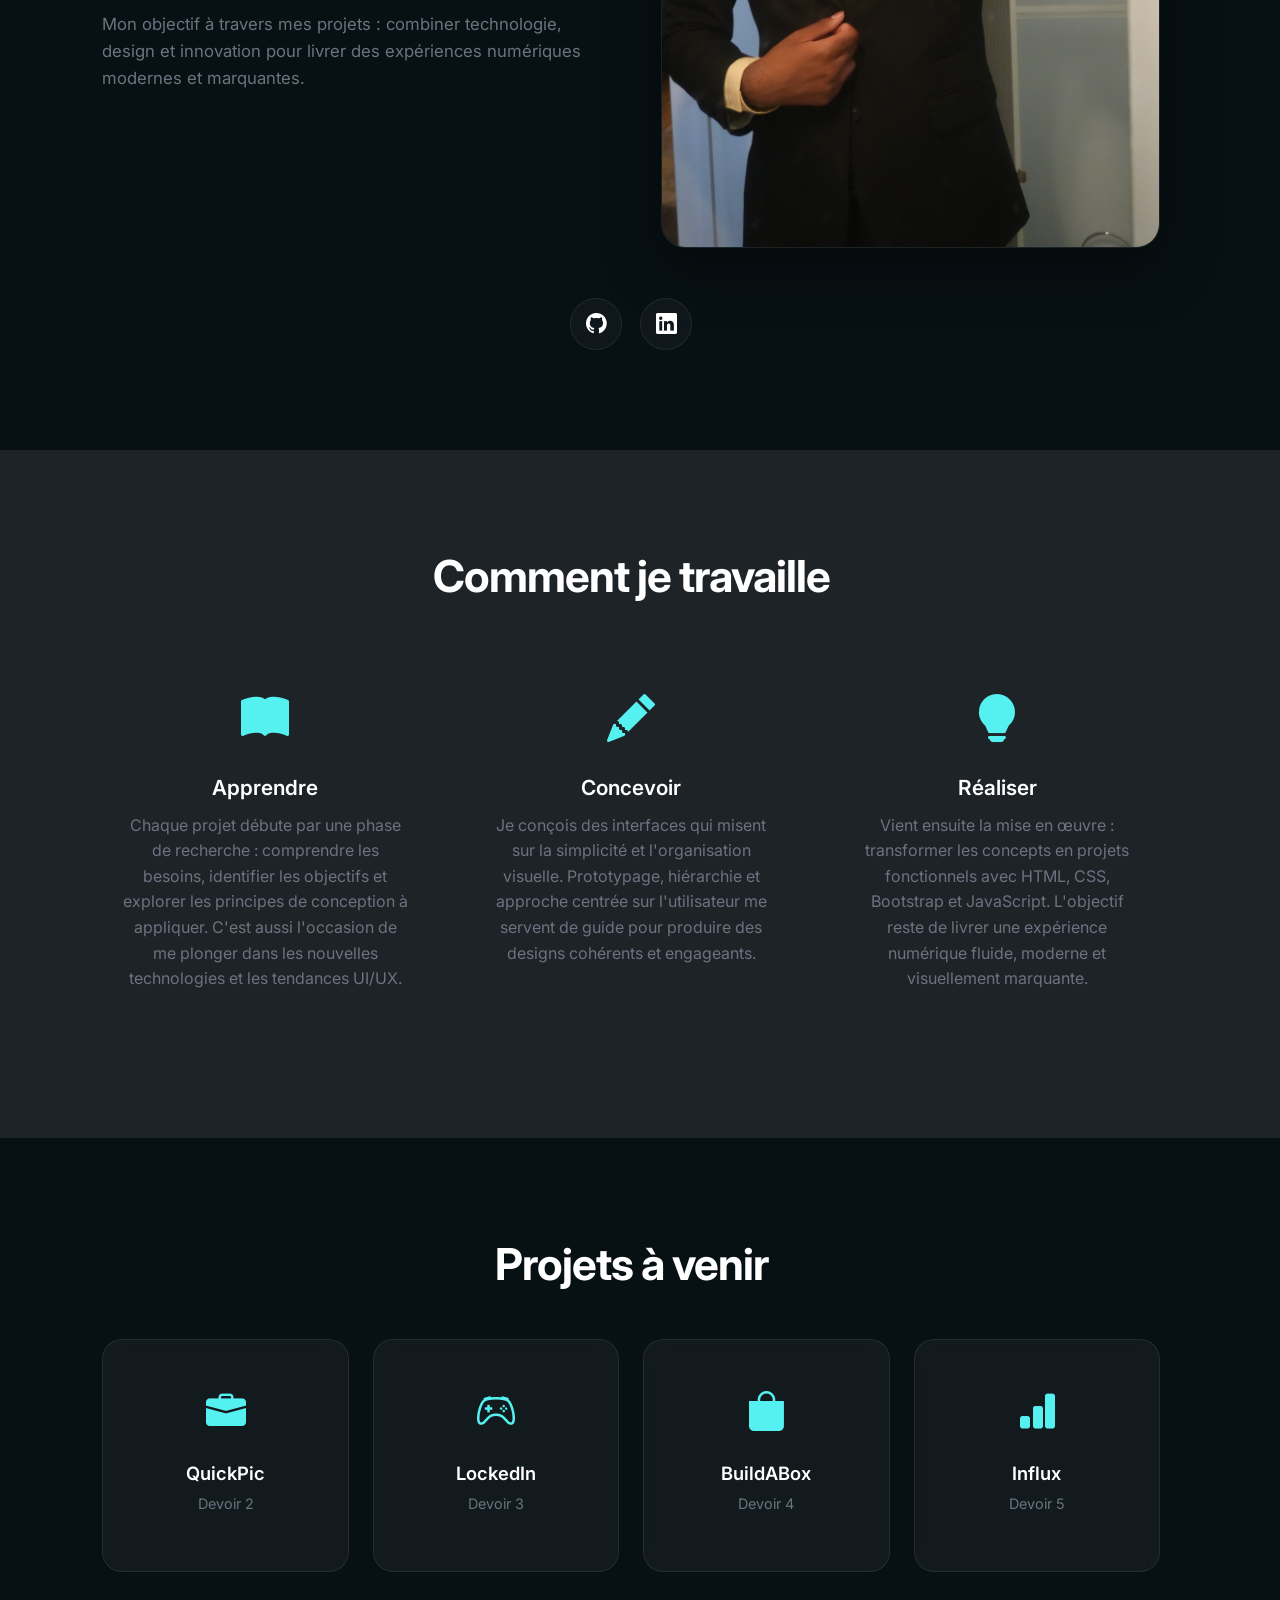
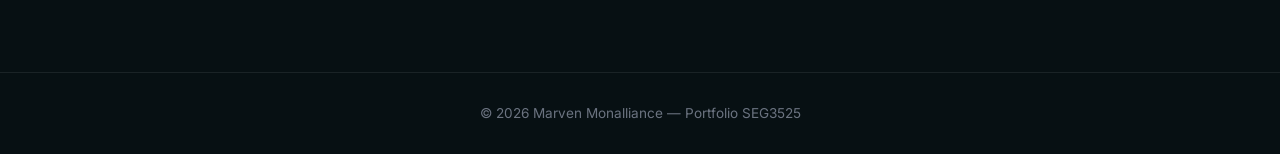
==== commit 38f0eaea: "Implémentation du tableau de bord interactif bilingue Influx" ====
--- a/index.html
+++ b/index.html
@@ -147,9 +147,9 @@
         <h3>BuildABox</h3>
         <p>Devoir 4</p>
       </a>
-      <a href="pages/analyse et visualisation.html" class="project-card">
+      <a href="pages/analyse et visualisation/influx.html" class="project-card">
         <i class="bi bi-bar-chart-fill"></i>
-        <h3>Analyse & visualisation</h3>
+        <h3>Influx</h3>
         <p>Devoir 5</p>
       </a>
     </div>
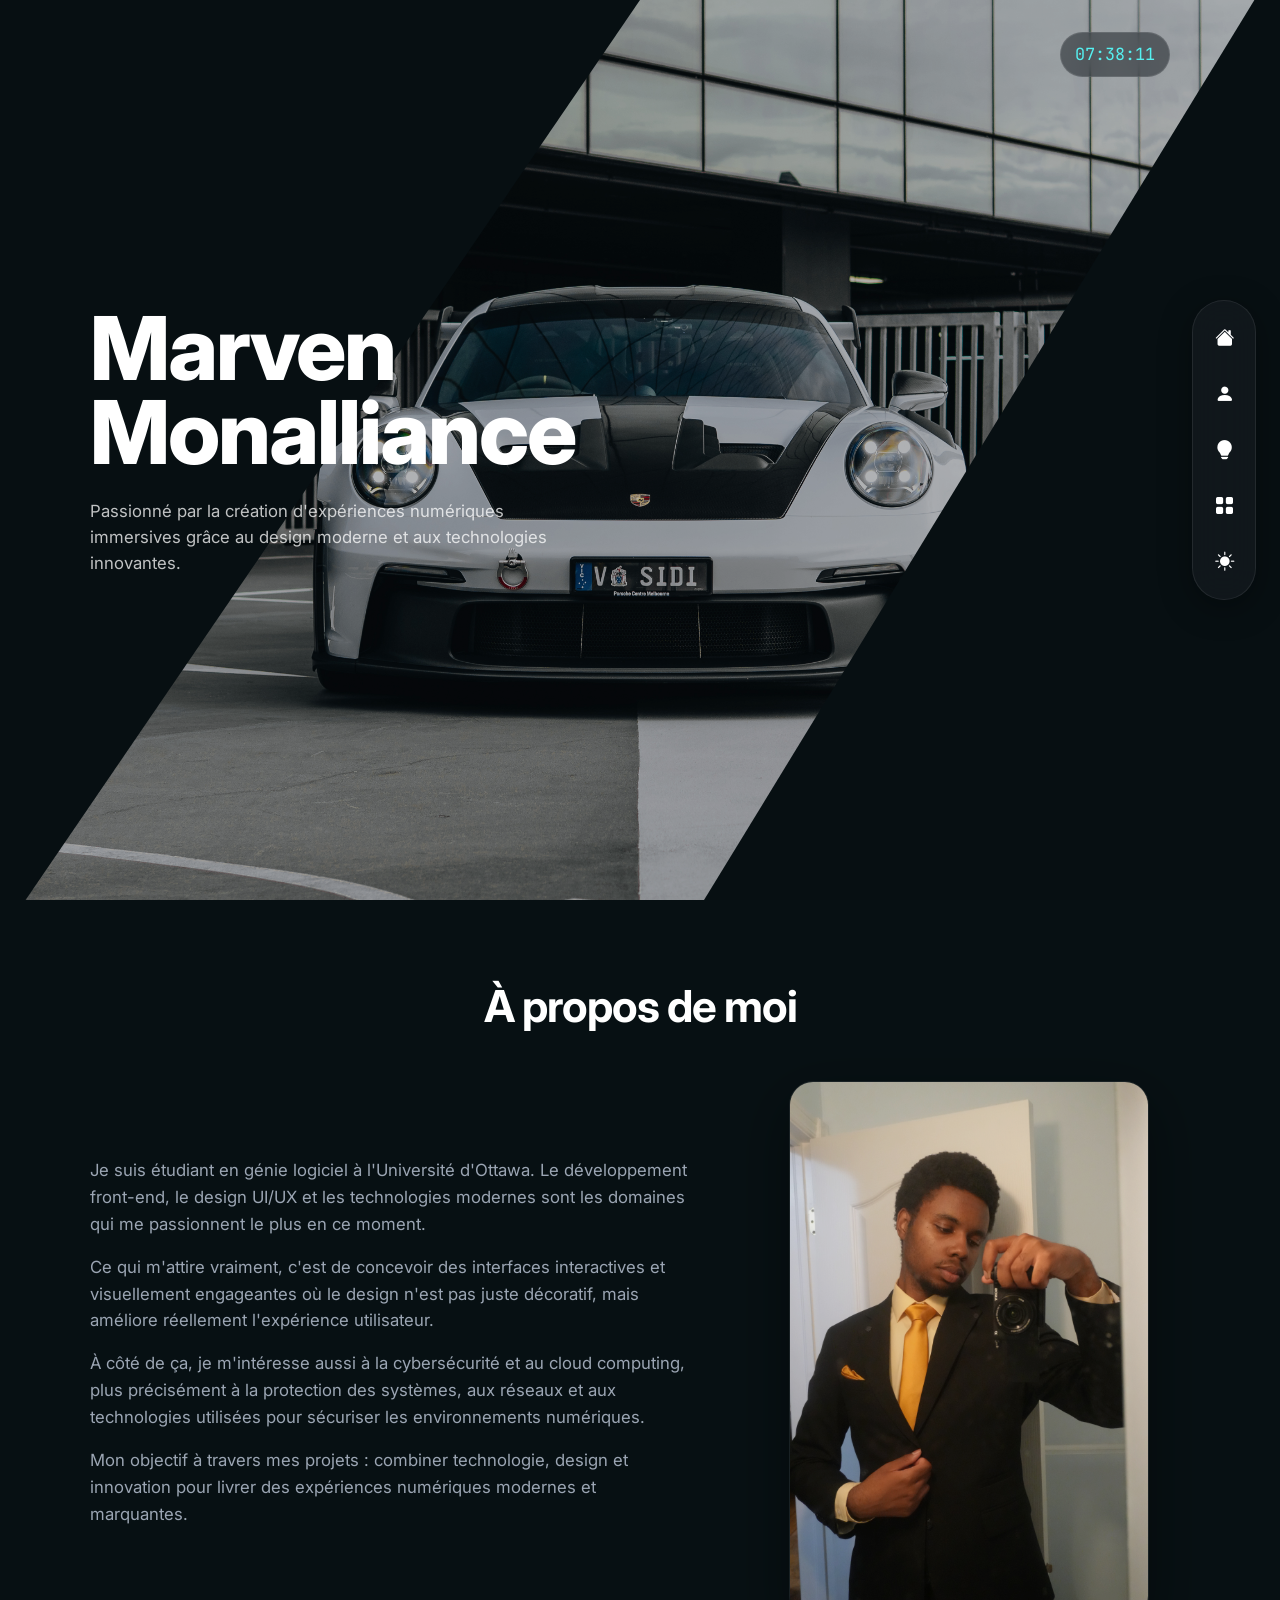
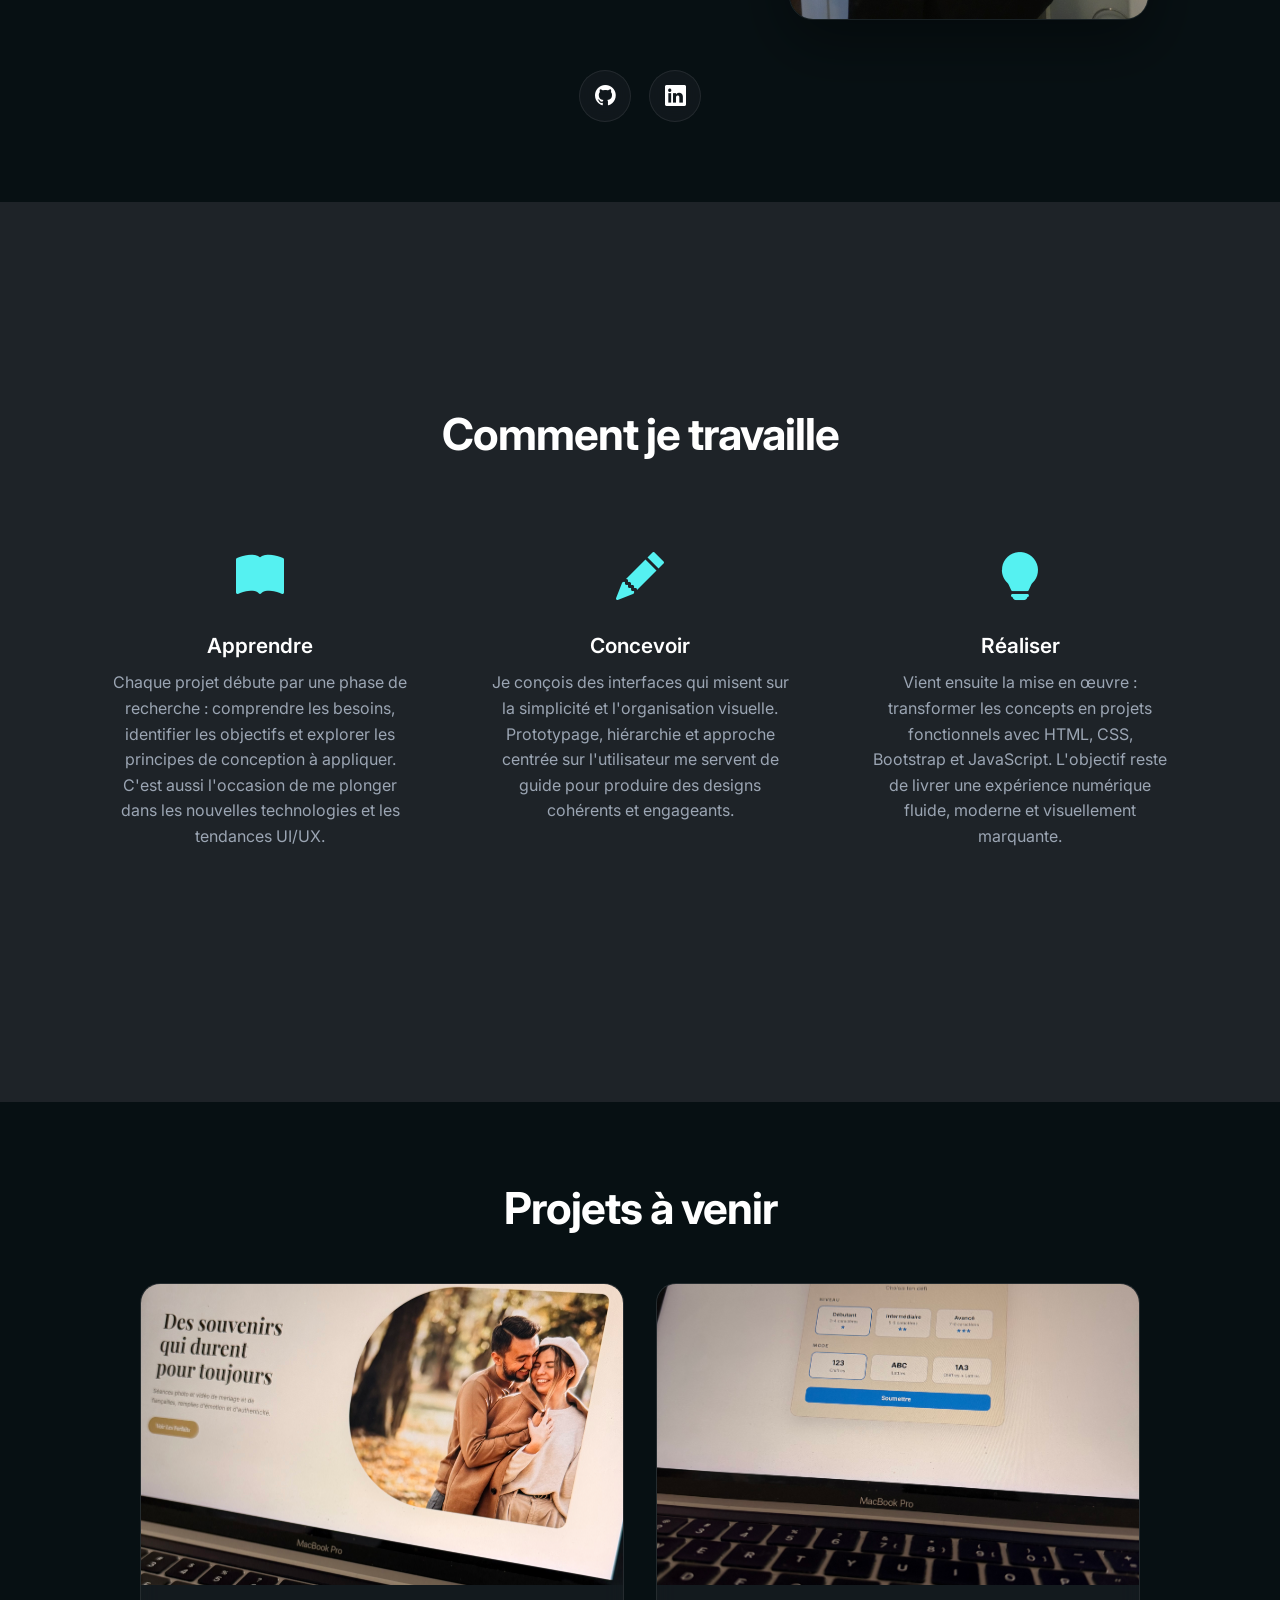
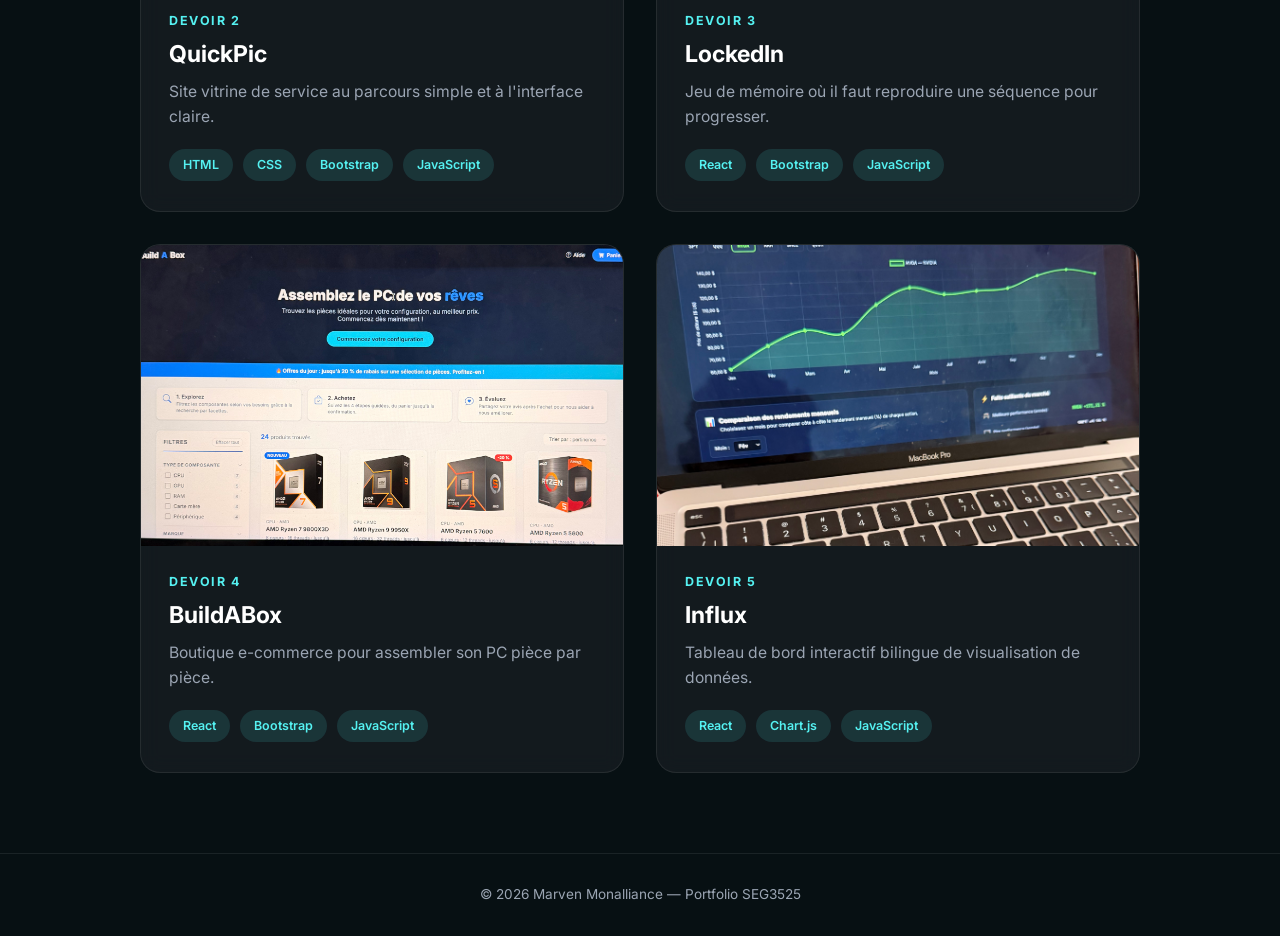
==== commit 4ff84708: "Refonte de la page portfolio et cartes projets" ====
--- a/index.html
+++ b/index.html
@@ -133,24 +133,68 @@
     <h2 class="section-title">Projets à venir</h2>
     <div class="projects-grid">
       <a href="pages/services/quickpic.html" class="project-card">
-        <i class="bi bi-briefcase-fill"></i>
-        <h3>QuickPic</h3>
-        <p>Devoir 2</p>
-      </a>
+        <div class="project-thumb" style="background-image:url('assets/images/projects/quickpic.jpg')">
+          <i class="bi bi-briefcase-fill"></i>
+        </div>
+        <div class="project-body">
+          <span class="project-label">Devoir 2</span>
+          <h3>QuickPic</h3>
+          <p class="project-desc">Site vitrine de service au parcours simple et à l'interface claire.</p>
+          <div class="project-tags">
+            <span class="project-tag">HTML</span>
+            <span class="project-tag">CSS</span>
+            <span class="project-tag">Bootstrap</span>
+            <span class="project-tag">JavaScript</span>
+          </div>
+        </div>
+      </a>
+
       <a href="pages/jeu de memoire/lockedin.html" class="project-card">
-        <i class="bi bi-controller"></i>
-        <h3>LockedIn</h3>
-        <p>Devoir 3</p>
-      </a>
+        <div class="project-thumb" style="background-image:url('assets/images/projects/lockedin.jpg')">
+          <i class="bi bi-controller"></i>
+        </div>
+        <div class="project-body">
+          <span class="project-label">Devoir 3</span>
+          <h3>LockedIn</h3>
+          <p class="project-desc">Jeu de mémoire où il faut reproduire une séquence pour progresser.</p>
+          <div class="project-tags">
+            <span class="project-tag">React</span>
+            <span class="project-tag">Bootstrap</span>
+            <span class="project-tag">JavaScript</span>
+          </div>
+        </div>
+      </a>
+
       <a href="pages/e-commerce/buildabox.html" class="project-card">
-        <i class="bi bi-bag-fill"></i>
-        <h3>BuildABox</h3>
-        <p>Devoir 4</p>
-      </a>
+        <div class="project-thumb" style="background-image:url('assets/images/projects/buildabox.jpg')">
+          <i class="bi bi-bag-fill"></i>
+        </div>
+        <div class="project-body">
+          <span class="project-label">Devoir 4</span>
+          <h3>BuildABox</h3>
+          <p class="project-desc">Boutique e-commerce pour assembler son PC pièce par pièce.</p>
+          <div class="project-tags">
+            <span class="project-tag">React</span>
+            <span class="project-tag">Bootstrap</span>
+            <span class="project-tag">JavaScript</span>
+          </div>
+        </div>
+      </a>
+
       <a href="pages/analyse et visualisation/influx.html" class="project-card">
-        <i class="bi bi-bar-chart-fill"></i>
-        <h3>Influx</h3>
-        <p>Devoir 5</p>
+        <div class="project-thumb" style="background-image:url('assets/images/projects/influx.jpg')">
+          <i class="bi bi-bar-chart-fill"></i>
+        </div>
+        <div class="project-body">
+          <span class="project-label">Devoir 5</span>
+          <h3>Influx</h3>
+          <p class="project-desc">Tableau de bord interactif bilingue de visualisation de données.</p>
+          <div class="project-tags">
+            <span class="project-tag">React</span>
+            <span class="project-tag">Chart.js</span>
+            <span class="project-tag">JavaScript</span>
+          </div>
+        </div>
       </a>
     </div>
   </section>
--- a/css/style.css
+++ b/css/style.css
@@ -4,7 +4,7 @@
   --surface: #1E2328;
   --accent: #55F1F1;
   --text: #FFFFFF;
-  --text-secondary: #6B7380;
+  --text-secondary: #9BA5B3;
   --glass-bg: rgba(30, 35, 40, 0.45);
   --glass-border: rgba(255, 255, 255, 0.08);
   --card-bg: rgba(30, 35, 40, 0.55);
@@ -192,9 +192,13 @@
   .live-time { right: 80px; top: 22px; }
 }
 
-/* Sections génériques */
+/* Sections génériques — chaque section occupe tout l'écran et centre son contenu */
 .section {
-  padding: 100px 120px 100px 8%;
+  min-height: 100vh;
+  display: flex;
+  flex-direction: column;
+  justify-content: center;
+  padding: 80px max(6vw, 40px);
   position: relative;
 }
 
@@ -216,7 +220,7 @@
 /* À propos de moi */
 .about-grid {
   display: grid;
-  grid-template-columns: 1fr 1fr;
+  grid-template-columns: 1.15fr 0.85fr;
   gap: 60px;
   align-items: center;
   max-width: 1100px;
@@ -229,12 +233,23 @@
   margin-bottom: 1rem;
 }
 
+.about-img-wrap {
+  display: flex;
+  justify-content: center;
+}
+
 .about-img {
   width: 100%;
+  max-width: 360px;
   border-radius: 24px;
   border: 1px solid var(--glass-border);
   box-shadow: 0 20px 60px rgba(0, 0, 0, 0.4);
   display: block;
+}
+
+/* Adoucit l'image en mode sombre pour qu'elle ne soit pas trop éclatante */
+[data-theme="dark"] .about-img {
+  filter: brightness(0.9) contrast(1.02);
 }
 
 .social-links {
@@ -298,12 +313,12 @@
   color: var(--text-secondary);
 }
 
-/* Projets à venir avec effets de survol */
+/* Projets à venir — cartes façon « vignette + tags » */
 .projects-grid {
   display: grid;
-  grid-template-columns: repeat(4, 1fr);
-  gap: 24px;
-  max-width: 1200px;
+  grid-template-columns: repeat(2, 1fr);
+  gap: 32px;
+  max-width: 1000px;
   margin: 0 auto;
 }
 
@@ -311,60 +326,76 @@
   background: var(--card-bg);
   border: 1px solid var(--glass-border);
   border-radius: 20px;
-  padding: 40px 24px;
-  text-align: center;
   text-decoration: none;
   color: var(--text);
   backdrop-filter: blur(10px);
   display: block;
-  position: relative;
   overflow: hidden;
   transition: transform 0.35s ease, box-shadow 0.35s ease, border-color 0.35s ease;
 }
 
-.project-card::before {
-  content: "";
-  position: absolute;
-  inset: 0;
-  background: radial-gradient(circle at center, rgba(85, 241, 241, 0.15), transparent 70%);
-  opacity: 0;
-  transition: opacity 0.35s ease;
-}
-
-.project-card i {
-  font-size: 2.5rem;
+/* Vignette du haut : l'image inline (background-image) recouvre le dégradé */
+.project-thumb {
+  aspect-ratio: 16 / 10;
+  background-size: cover;
+  background-position: center;
+  background-color: var(--surface);
+  background-image: linear-gradient(135deg, rgba(85,241,241,0.18), rgba(7,16,19,0.35));
+  display: flex;
+  align-items: center;
+  justify-content: center;
+}
+
+/* Les images sont présentes : on masque l'icône pour un rendu épuré */
+.project-thumb i { display: none; }
+
+.project-body {
+  padding: 26px 28px 30px;
+}
+
+.project-label {
+  display: block;
   color: var(--accent);
-  margin-bottom: 18px;
-  display: inline-block;
-  transition: transform 0.35s ease;
-  position: relative;
-  z-index: 1;
-}
-
-.project-card h3 {
+  font-weight: 700;
+  font-size: 0.78rem;
+  letter-spacing: 1.5px;
+  text-transform: uppercase;
+  margin-bottom: 10px;
+}
+
+.project-body h3 {
+  font-weight: 700;
+  font-size: 1.45rem;
+  margin-bottom: 10px;
+}
+
+.project-desc {
+  color: var(--text-secondary);
+  font-size: 0.98rem;
+  margin-bottom: 20px;
+}
+
+.project-tags {
+  display: flex;
+  flex-wrap: wrap;
+  gap: 10px;
+}
+
+.project-tag {
+  background: rgba(85, 241, 241, 0.12);
+  color: var(--accent);
+  padding: 6px 14px;
+  border-radius: 999px;
+  font-size: 0.78rem;
   font-weight: 600;
-  font-size: 1.15rem;
-  margin-bottom: 8px;
-  position: relative;
-  z-index: 1;
-}
-
-.project-card p {
-  color: var(--text-secondary);
-  font-size: 0.9rem;
-  position: relative;
-  z-index: 1;
-}
-
-/* effet carte qui se soulève + lueur + icône qui grossit */
+}
+
+/* Survol : la carte se soulève + bordure accent + lueur */
 .project-card:hover {
   transform: translateY(-10px);
   border-color: var(--accent);
   box-shadow: 0 20px 40px rgba(85, 241, 241, 0.18);
 }
-
-.project-card:hover::before { opacity: 1; }
-.project-card:hover i { transform: scale(1.15); }
 
 /* Footer */
 .footer {
@@ -377,15 +408,14 @@
 
 /* Responsive (tablettes et mobiles) */
 @media (max-width: 992px) {
-  .projects-grid { grid-template-columns: repeat(2, 1fr); }
+  .projects-grid { grid-template-columns: 1fr; }
   .workflow-grid { grid-template-columns: 1fr; }
   .about-grid { grid-template-columns: 1fr; gap: 40px; }
 }
 
 @media (max-width: 600px) {
   .hero { padding: 0 80px 0 6%; }
-  .section { padding: 80px 80px 80px 6%; }
-  .projects-grid { grid-template-columns: 1fr; }
+  .section { padding: 60px 24px; }
   .nav-vertical {
     right: 12px;
     padding: 12px 8px;
